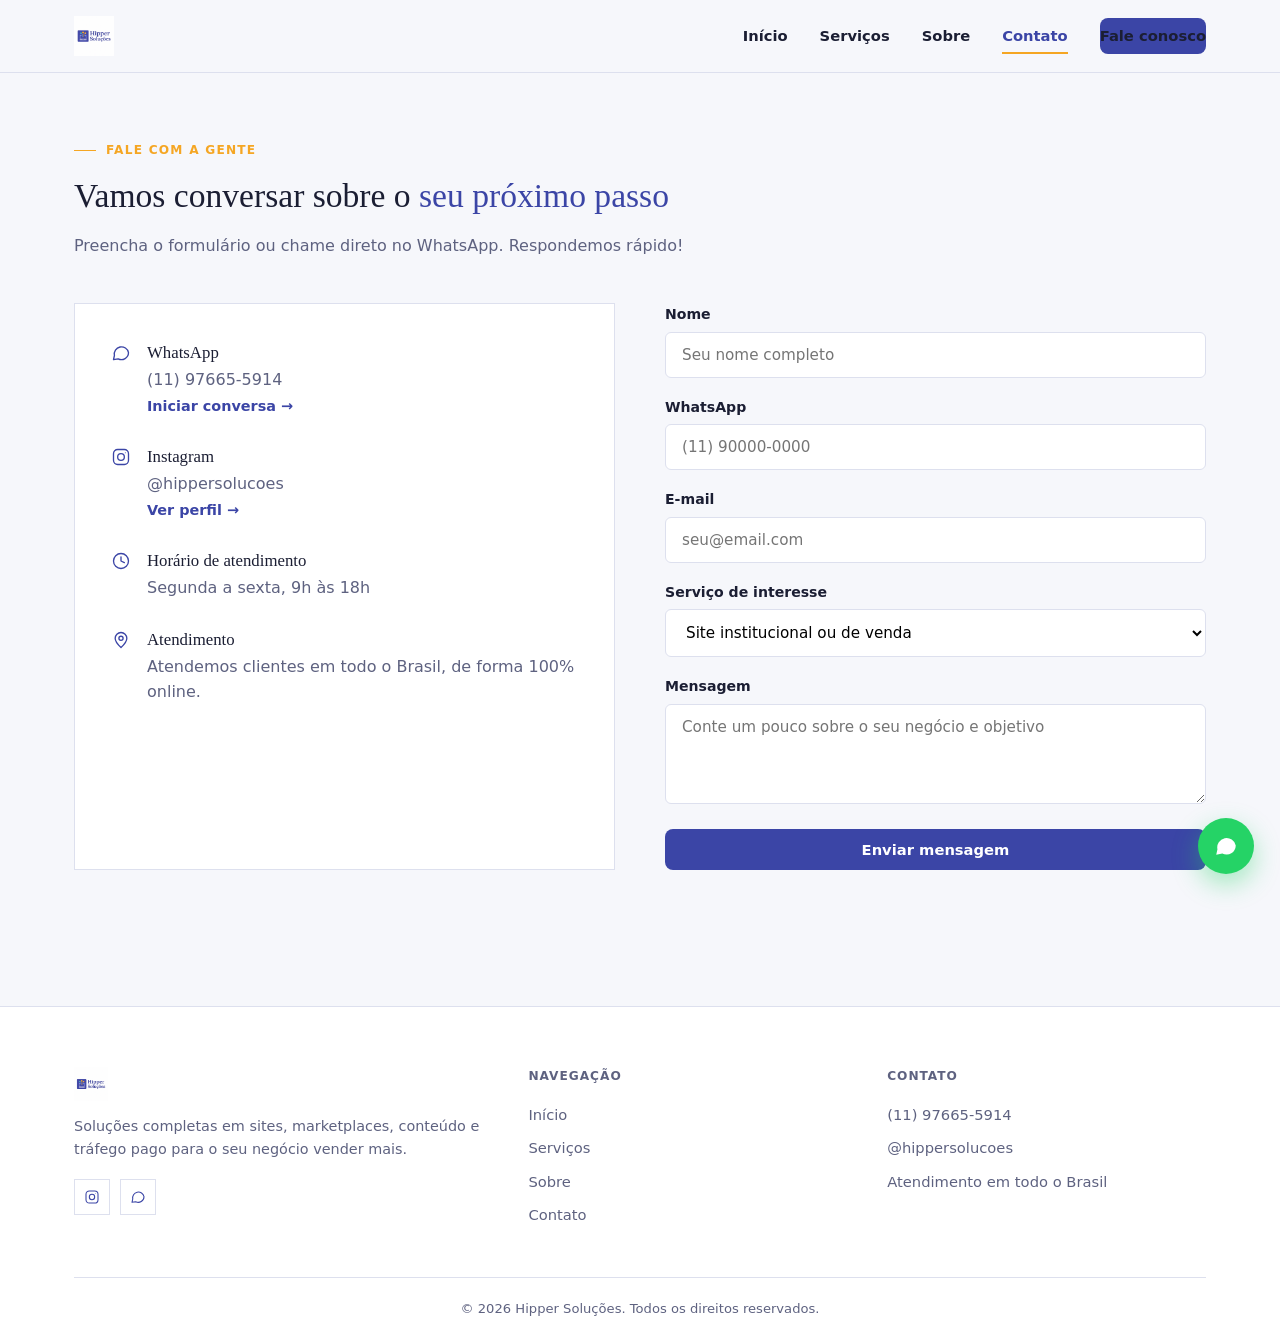
==== contato.html @ ef8ed189 "Redesign editorial claro + seção de clientes Aplica visual editorial (fundo claro, tipografia serifa" ====
<!DOCTYPE html>
<html lang="pt-BR">
<head>
<meta charset="UTF-8">
<meta name="viewport" content="width=device-width, initial-scale=1.0">
<title>Contato | Hipper Soluções</title>
<link rel="icon" href="assets/logo.png">
<link rel="stylesheet" href="css/style.css">
</head>
<body>

<header>
  <div class="container navbar">
    <a href="index.html" class="logo">
      <img src="assets/logo.png" alt="Hipper Soluções">
    </a>
    <nav class="nav-links">
      <a href="index.html">Início</a>
      <a href="servicos.html">Serviços</a>
      <a href="sobre.html">Sobre</a>
      <a href="contato.html" class="active">Contato</a>
      <a href="contato.html" class="btn btn-primary">Fale conosco</a>
    </nav>
    <button class="menu-toggle" aria-label="Abrir menu">
      <span></span><span></span><span></span>
    </button>
  </div>
</header>

<section style="padding-top:60px;">
  <div class="container">
    <div class="section-tag">Fale com a gente</div>
    <h1 class="section-title">Vamos conversar sobre o <span>seu próximo passo</span></h1>
    <p class="section-desc">Preencha o formulário ou chame direto no WhatsApp. Respondemos rápido!</p>

    <div class="contato-grid">
      <div class="contato-card">
        <div class="contato-info-item">
          <div class="dot">
            <svg width="20" height="20" viewBox="0 0 24 24" fill="none" stroke="currentColor" stroke-width="1.6" stroke-linecap="round" stroke-linejoin="round"><path d="M21 11.5a8.5 8.5 0 01-12.4 7.5L3 20l1.1-5A8.5 8.5 0 1121 11.5z"/></svg>
          </div>
          <div>
            <h3 style="font-family:var(--serif); font-weight:400; font-size:1.05rem;">WhatsApp</h3>
            <p style="color:var(--dim);">(11) 97665-5914</p>
            <a href="https://wa.me/5511976655914" target="_blank" style="color:var(--azul); font-weight:600; font-size:.9rem;">Iniciar conversa →</a>
          </div>
        </div>
        <div class="contato-info-item">
          <div class="dot">
            <svg width="20" height="20" viewBox="0 0 24 24" fill="none" stroke="currentColor" stroke-width="1.6" stroke-linecap="round" stroke-linejoin="round"><rect x="3" y="3" width="18" height="18" rx="5"/><circle cx="12" cy="12" r="4"/><circle cx="17.2" cy="6.8" r="0.6" fill="currentColor" stroke="none"/></svg>
          </div>
          <div>
            <h3 style="font-family:var(--serif); font-weight:400; font-size:1.05rem;">Instagram</h3>
            <p style="color:var(--dim);">@hippersolucoes</p>
            <a href="https://www.instagram.com/hippersolucoes/" target="_blank" style="color:var(--azul); font-weight:600; font-size:.9rem;">Ver perfil →</a>
          </div>
        </div>
        <div class="contato-info-item">
          <div class="dot">
            <svg width="20" height="20" viewBox="0 0 24 24" fill="none" stroke="currentColor" stroke-width="1.6" stroke-linecap="round" stroke-linejoin="round"><circle cx="12" cy="12" r="9"/><path d="M12 7v5l4 2"/></svg>
          </div>
          <div>
            <h3 style="font-family:var(--serif); font-weight:400; font-size:1.05rem;">Horário de atendimento</h3>
            <p style="color:var(--dim);">Segunda a sexta, 9h às 18h</p>
          </div>
        </div>
        <div class="contato-info-item">
          <div class="dot">
            <svg width="20" height="20" viewBox="0 0 24 24" fill="none" stroke="currentColor" stroke-width="1.6" stroke-linecap="round" stroke-linejoin="round"><path d="M12 21s-7-6.2-7-11a7 7 0 0114 0c0 4.8-7 11-7 11z"/><circle cx="12" cy="10" r="2.5"/></svg>
          </div>
          <div>
            <h3 style="font-family:var(--serif); font-weight:400; font-size:1.05rem;">Atendimento</h3>
            <p style="color:var(--dim);">Atendemos clientes em todo o Brasil, de forma 100% online.</p>
          </div>
        </div>
      </div>

      <div>
        <form class="contato-form">
          <div class="form-group">
            <label for="nome">Nome</label>
            <input type="text" id="nome" name="nome" placeholder="Seu nome completo" required>
          </div>
          <div class="form-group">
            <label for="whatsapp">WhatsApp</label>
            <input type="tel" id="whatsapp" name="whatsapp" placeholder="(11) 90000-0000" required>
          </div>
          <div class="form-group">
            <label for="email">E-mail</label>
            <input type="email" id="email" name="email" placeholder="seu@email.com">
          </div>
          <div class="form-group">
            <label for="servico">Serviço de interesse</label>
            <select id="servico" name="servico">
              <option>Site institucional ou de venda</option>
              <option>Criação de loja em marketplace</option>
              <option>Integração ERP (Bling, Tiny, Upseller)</option>
              <option>Landing page de alta conversão</option>
              <option>Alavancagem de conta em marketplace</option>
              <option>Videomaker / Storymaker / Edição</option>
              <option>Campanhas de tráfego pago</option>
              <option>CRM para WhatsApp</option>
              <option>Agente de IA para WhatsApp</option>
              <option>Outro</option>
            </select>
          </div>
          <div class="form-group">
            <label for="mensagem">Mensagem</label>
            <textarea id="mensagem" name="mensagem" rows="4" placeholder="Conte um pouco sobre o seu negócio e objetivo"></textarea>
          </div>
          <button type="submit" class="btn btn-primary" style="width:100%; justify-content:center;">Enviar mensagem</button>
        </form>
      </div>
    </div>
  </div>
</section>

<footer style="margin-top:60px;">
  <div class="container">
    <div class="footer-grid">
      <div>
        <div class="footer-logo">
          <img src="assets/logo.png" alt="Hipper Soluções">
        </div>
        <p>Soluções completas em sites, marketplaces, conteúdo e tráfego pago para o seu negócio vender mais.</p>
        <div class="social-row">
          <a href="https://www.instagram.com/hippersolucoes/" target="_blank" aria-label="Instagram">
            <svg width="16" height="16" viewBox="0 0 24 24" fill="none" stroke="currentColor" stroke-width="1.6" stroke-linecap="round" stroke-linejoin="round"><rect x="3" y="3" width="18" height="18" rx="5"/><circle cx="12" cy="12" r="4"/><circle cx="17.2" cy="6.8" r="0.6" fill="currentColor" stroke="none"/></svg>
          </a>
          <a href="https://wa.me/5511976655914" target="_blank" aria-label="WhatsApp">
            <svg width="16" height="16" viewBox="0 0 24 24" fill="none" stroke="currentColor" stroke-width="1.6" stroke-linecap="round" stroke-linejoin="round"><path d="M21 11.5a8.5 8.5 0 01-12.4 7.5L3 20l1.1-5A8.5 8.5 0 1121 11.5z"/></svg>
          </a>
        </div>
      </div>
      <div>
        <h4>Navegação</h4>
        <ul>
          <li><a href="index.html">Início</a></li>
          <li><a href="servicos.html">Serviços</a></li>
          <li><a href="sobre.html">Sobre</a></li>
          <li><a href="contato.html">Contato</a></li>
        </ul>
      </div>
      <div>
        <h4>Contato</h4>
        <ul>
          <li>(11) 97665-5914</li>
          <li>@hippersolucoes</li>
          <li>Atendimento em todo o Brasil</li>
        </ul>
      </div>
    </div>
    <div class="footer-bottom">
      © 2026 Hipper Soluções. Todos os direitos reservados.
    </div>
  </div>
</footer>

<a href="https://wa.me/5511976655914" target="_blank" class="whatsapp-float" aria-label="WhatsApp">
  <svg width="26" height="26" viewBox="0 0 24 24" fill="currentColor"><path d="M21 11.5a8.5 8.5 0 01-12.4 7.5L3 20l1.1-5A8.5 8.5 0 1121 11.5z"/></svg>
</a>
<script src="js/script.js"></script>
<script>
  document.querySelector('.contato-form').addEventListener('submit', function(e){
    e.preventDefault();
    const nome = document.getElementById('nome').value;
    const servico = document.getElementById('servico').value;
    const mensagem = document.getElementById('mensagem').value;
    const texto = encodeURIComponent(`Olá! Meu nome é ${nome}. Tenho interesse em: ${servico}. ${mensagem}`);
    window.open(`https://wa.me/5511976655914?text=${texto}`, '_blank');
  });
</script>
</body>
</html>
---- css/style.css ----
:root{
  --bg:#F6F7FB;
  --surface:#ffffff;
  --ink:#1B1E33;
  --dim:#5E6280;
  --azul:#3B45A6;
  --azul-deep:#242B72;
  --laranja:#F5A623;
  --turquesa:#1E9A94;
  --line:#DDE0EE;
  --sombra:0 16px 40px rgba(27,30,51,0.08);
  --serif:Georgia, 'Iowan Old Style', 'Times New Roman', serif;
  --sans:'Segoe UI', system-ui, -apple-system, sans-serif;
}

*{box-sizing:border-box; margin:0; padding:0;}

html{scroll-behavior:smooth; color-scheme:light;}

body{
  font-family:var(--sans);
  color:var(--ink);
  background:var(--bg);
  line-height:1.6;
  overflow-x:hidden;
}

img{max-width:100%; display:block;}
svg{display:block; flex-shrink:0;}

a{text-decoration:none; color:inherit;}

ul{list-style:none;}

.container{
  width:100%;
  max-width:1180px;
  margin:0 auto;
  padding:0 24px;
}

/* ===== Header ===== */
header{
  position:sticky;
  top:0;
  z-index:1000;
  background:rgba(246,247,251,0.92);
  backdrop-filter:blur(8px);
  border-bottom:1px solid var(--line);
}

.navbar{
  display:flex;
  align-items:center;
  justify-content:space-between;
  padding:16px 24px;
}

.logo{
  display:flex;
  align-items:center;
  gap:10px;
  font-family:var(--serif);
  font-weight:700;
  font-size:1.3rem;
  color:var(--azul);
}

.logo img{height:40px; width:auto;}

.nav-links{
  display:flex;
  gap:32px;
  align-items:center;
}

.nav-links a{
  font-weight:600;
  font-size:.92rem;
  color:var(--ink);
  position:relative;
  padding:6px 0;
  transition:color .2s;
}

.nav-links a:hover, .nav-links a.active{color:var(--azul);}

.nav-links a.active::after{
  content:"";
  position:absolute;
  left:0; bottom:0;
  width:100%; height:2px;
  background:var(--laranja);
}

.btn{
  display:inline-flex;
  align-items:center;
  gap:8px;
  padding:12px 26px;
  border-radius:8px;
  font-weight:700;
  font-size:.92rem;
  font-family:var(--sans);
  transition:transform .18s, box-shadow .18s, background .18s;
  cursor:pointer;
  border:none;
}

.btn-primary{
  background:var(--azul);
  color:#fff;
}

.btn-primary:hover{background:var(--azul-deep); transform:translateY(-1px);}

.btn-outline{
  background:transparent;
  border:1.5px solid var(--azul);
  color:var(--azul);
}

.btn-outline:hover{background:var(--azul); color:#fff;}

.menu-toggle{
  display:none;
  flex-direction:column;
  gap:5px;
  cursor:pointer;
  background:none;
  border:none;
}

.menu-toggle span{
  width:26px; height:2px;
  background:var(--azul);
}

/* ===== Hero ===== */
.hero{
  padding:80px 0 60px;
  border-bottom:1px solid var(--line);
}

.hero-grid{
  display:grid;
  grid-template-columns:1.3fr 0.7fr;
  gap:60px;
  align-items:end;
}

.eyebrow{
  display:inline-flex;
  align-items:center;
  gap:10px;
  font-size:.76rem;
  letter-spacing:.1em;
  text-transform:uppercase;
  color:var(--laranja);
  font-weight:700;
  margin-bottom:20px;
}

.eyebrow::before{content:""; width:22px; height:1px; background:var(--laranja);}

.hero h1{
  font-family:var(--serif);
  font-weight:400;
  font-size:clamp(2.2rem, 4.5vw, 3.4rem);
  line-height:1.1;
  letter-spacing:-.01em;
  text-wrap:balance;
  margin-bottom:22px;
}

.hero h1 span{
  border-bottom:3px solid var(--laranja);
  padding-bottom:2px;
}

.hero p{
  font-size:1.05rem;
  color:var(--dim);
  margin-bottom:30px;
  max-width:520px;
  line-height:1.7;
}

.hero-buttons{display:flex; gap:16px; flex-wrap:wrap;}

.hero-stat{border-top:1px solid var(--line); padding-top:16px;}
.hero-stat b{display:block; font-family:var(--serif); font-size:2.4rem; color:var(--azul); font-weight:400;}
.hero-stat span{font-size:.85rem; color:var(--dim);}

.mini-stats{display:grid; gap:20px;}

/* ===== Section generic ===== */
section{padding:76px 0;}

.section-tag{
  display:inline-flex;
  align-items:center;
  gap:10px;
  font-weight:700;
  font-size:.76rem;
  letter-spacing:.1em;
  text-transform:uppercase;
  color:var(--laranja);
  margin-bottom:16px;
}

.section-tag::before{content:""; width:22px; height:1px; background:var(--laranja);}

.section-title{
  font-family:var(--serif);
  font-weight:400;
  font-size:2.1rem;
  color:var(--ink);
  margin-bottom:16px;
  line-height:1.18;
}

.section-title span{color:var(--azul);}

.section-desc{
  color:var(--dim);
  max-width:640px;
  margin-bottom:44px;
  line-height:1.7;
}

.center{text-align:center; margin-left:auto; margin-right:auto;}

/* ===== Cards / índice de serviços ===== */
.grid-3{
  display:grid;
  grid-template-columns:repeat(3, 1fr);
  border-top:1px solid var(--line);
  border-left:1px solid var(--line);
}

.grid-2{
  display:grid;
  grid-template-columns:repeat(2, 1fr);
  gap:26px;
}

.card{
  background:var(--surface);
  border-right:1px solid var(--line);
  border-bottom:1px solid var(--line);
  padding:34px 28px;
  transition:background .2s;
}

.card:hover{background:#fbfbfd;}

.card-icon{
  width:40px; height:40px;
  display:flex; align-items:center; justify-content:center;
  margin-bottom:20px;
}

.icon-azul{color:var(--azul);}
.icon-laranja{color:var(--laranja);}
.icon-turquesa{color:var(--turquesa);}

.card h3{font-family:var(--serif); font-weight:400; font-size:1.2rem; margin-bottom:10px; color:var(--ink);}
.card p{color:var(--dim); font-size:.92rem; line-height:1.6;}

/* ===== Sobre / Quem somos ===== */
.about-grid{
  display:grid;
  grid-template-columns:0.85fr 1.15fr;
  gap:60px;
  align-items:center;
}

.about-visual{
  background:var(--surface);
  border:1px solid var(--line);
  padding:60px 40px;
  text-align:center;
}

.about-visual img{margin:0 auto; max-width:220px;}

.valores{
  display:grid;
  grid-template-columns:1fr 1fr;
  gap:0;
  margin-top:30px;
  border-top:1px solid var(--line);
  border-left:1px solid var(--line);
}

.valor-item{
  display:flex;
  gap:14px;
  align-items:flex-start;
  padding:22px;
  border-right:1px solid var(--line);
  border-bottom:1px solid var(--line);
}

.valor-item .dot{
  min-width:22px; height:22px;
  color:var(--azul);
  display:flex; align-items:center; justify-content:center;
  margin-top:2px;
}

/* ===== Nossos clientes ===== */
.clientes-strip{
  display:flex;
  justify-content:center;
  align-items:center;
  flex-wrap:wrap;
  gap:0;
  border-top:1px solid var(--line);
  border-left:1px solid var(--line);
}

.cliente-nome{
  flex:1;
  min-width:220px;
  text-align:center;
  padding:36px 24px;
  border-right:1px solid var(--line);
  border-bottom:1px solid var(--line);
  font-family:var(--serif);
  font-size:1.3rem;
  color:var(--ink);
  letter-spacing:.01em;
}

/* ===== CTA banda ===== */
.cta-banda{
  background:var(--ink);
  color:#fff;
  padding:56px 48px;
  display:flex;
  justify-content:space-between;
  align-items:center;
  gap:30px;
  flex-wrap:wrap;
}

.cta-banda h2{font-family:var(--serif); font-weight:400; font-size:1.7rem; margin-bottom:10px;}
.cta-banda p{color:#B7BAD6; max-width:420px;}
.cta-banda-text{flex:1; min-width:260px;}

/* ===== Footer ===== */
footer{
  background:var(--surface);
  color:var(--ink);
  padding:60px 0 24px;
  border-top:1px solid var(--line);
}

.footer-grid{
  display:grid;
  grid-template-columns:1.3fr 1fr 1fr;
  gap:40px;
  margin-bottom:40px;
}

.footer-logo{display:flex; align-items:center; gap:10px; margin-bottom:14px;}
.footer-logo img{height:34px;}
.footer-logo span{font-family:var(--serif); font-weight:700; font-size:1.15rem; color:var(--ink);}

footer h4{
  font-size:.76rem; letter-spacing:.08em; text-transform:uppercase;
  color:var(--dim); margin-bottom:16px; font-weight:700;
}

footer p{color:var(--dim); font-size:.9rem;}

footer ul li{margin-bottom:10px; font-size:.92rem; color:var(--dim);}
footer ul li a:hover{color:var(--azul);}

.social-row{display:flex; gap:10px; margin-top:18px;}
.social-row a{
  width:36px; height:36px;
  border:1px solid var(--line);
  display:flex; align-items:center; justify-content:center;
  color:var(--azul);
  transition:background .2s, color .2s;
}
.social-row a:hover{background:var(--azul); color:#fff; border-color:var(--azul);}

.footer-bottom{
  border-top:1px solid var(--line);
  padding-top:20px;
  text-align:center;
  font-size:.82rem;
  color:var(--dim);
}

/* ===== WhatsApp flutuante ===== */
.whatsapp-float{
  position:fixed;
  bottom:26px; right:26px;
  width:56px; height:56px;
  background:#25D366;
  border-radius:50%;
  display:flex; align-items:center; justify-content:center;
  box-shadow:0 10px 26px rgba(37,211,102,0.4);
  z-index:1500;
  color:#fff;
}

/* ===== Página de contato ===== */
.contato-grid{
  display:grid;
  grid-template-columns:1fr 1fr;
  gap:50px;
}

.contato-card{
  background:var(--surface);
  border:1px solid var(--line);
  padding:36px;
}

.contato-info-item{
  display:flex;
  gap:16px;
  align-items:flex-start;
  margin-bottom:26px;
}

.contato-info-item .dot{
  min-width:20px; height:20px;
  color:var(--azul);
  margin-top:3px;
}

.form-group{margin-bottom:18px;}
.form-group label{display:block; font-weight:600; margin-bottom:6px; font-size:.88rem;}
.form-group input, .form-group textarea, .form-group select{
  width:100%;
  padding:13px 16px;
  border-radius:6px;
  border:1px solid var(--line);
  font-family:inherit;
  font-size:.95rem;
  background:#fff;
}
.form-group input:focus, .form-group textarea:focus, .form-group select:focus{
  outline:none;
  border-color:var(--azul);
}

/* ===== Página inicial: processo ===== */
.processo{
  display:grid; grid-template-columns:repeat(4,1fr);
  border-top:1px solid var(--line); border-left:1px solid var(--line);
}
.processo-item{
  padding:26px 24px;
  border-right:1px solid var(--line);
  border-bottom:1px solid var(--line);
}
.processo-num{
  font-family:var(--serif);
  font-size:1.6rem;
  color:var(--azul);
  margin-bottom:12px;
}
.processo-item h3{font-size:1.02rem; margin-bottom:6px; font-weight:700;}

/* ===== Responsivo ===== */
@media (max-width:960px){
  .hero-grid, .about-grid, .contato-grid{grid-template-columns:1fr;}
  .grid-3, .grid-2, .footer-grid, .processo{grid-template-columns:1fr 1fr;}
  .nav-links{
    position:fixed;
    top:73px; left:0; right:0;
    background:var(--bg);
    flex-direction:column;
    padding:24px;
    gap:18px;
    border-bottom:1px solid var(--line);
    transform:translateY(-150%);
    transition:transform .3s;
  }
  .nav-links.open{transform:translateY(0);}
  .menu-toggle{display:flex;}
}

@media (max-width:600px){
  .grid-3, .grid-2, .footer-grid, .processo, .valores{grid-template-columns:1fr;}
  .hero h1{font-size:2rem;}
  .cta-banda{padding:40px 26px;}
}
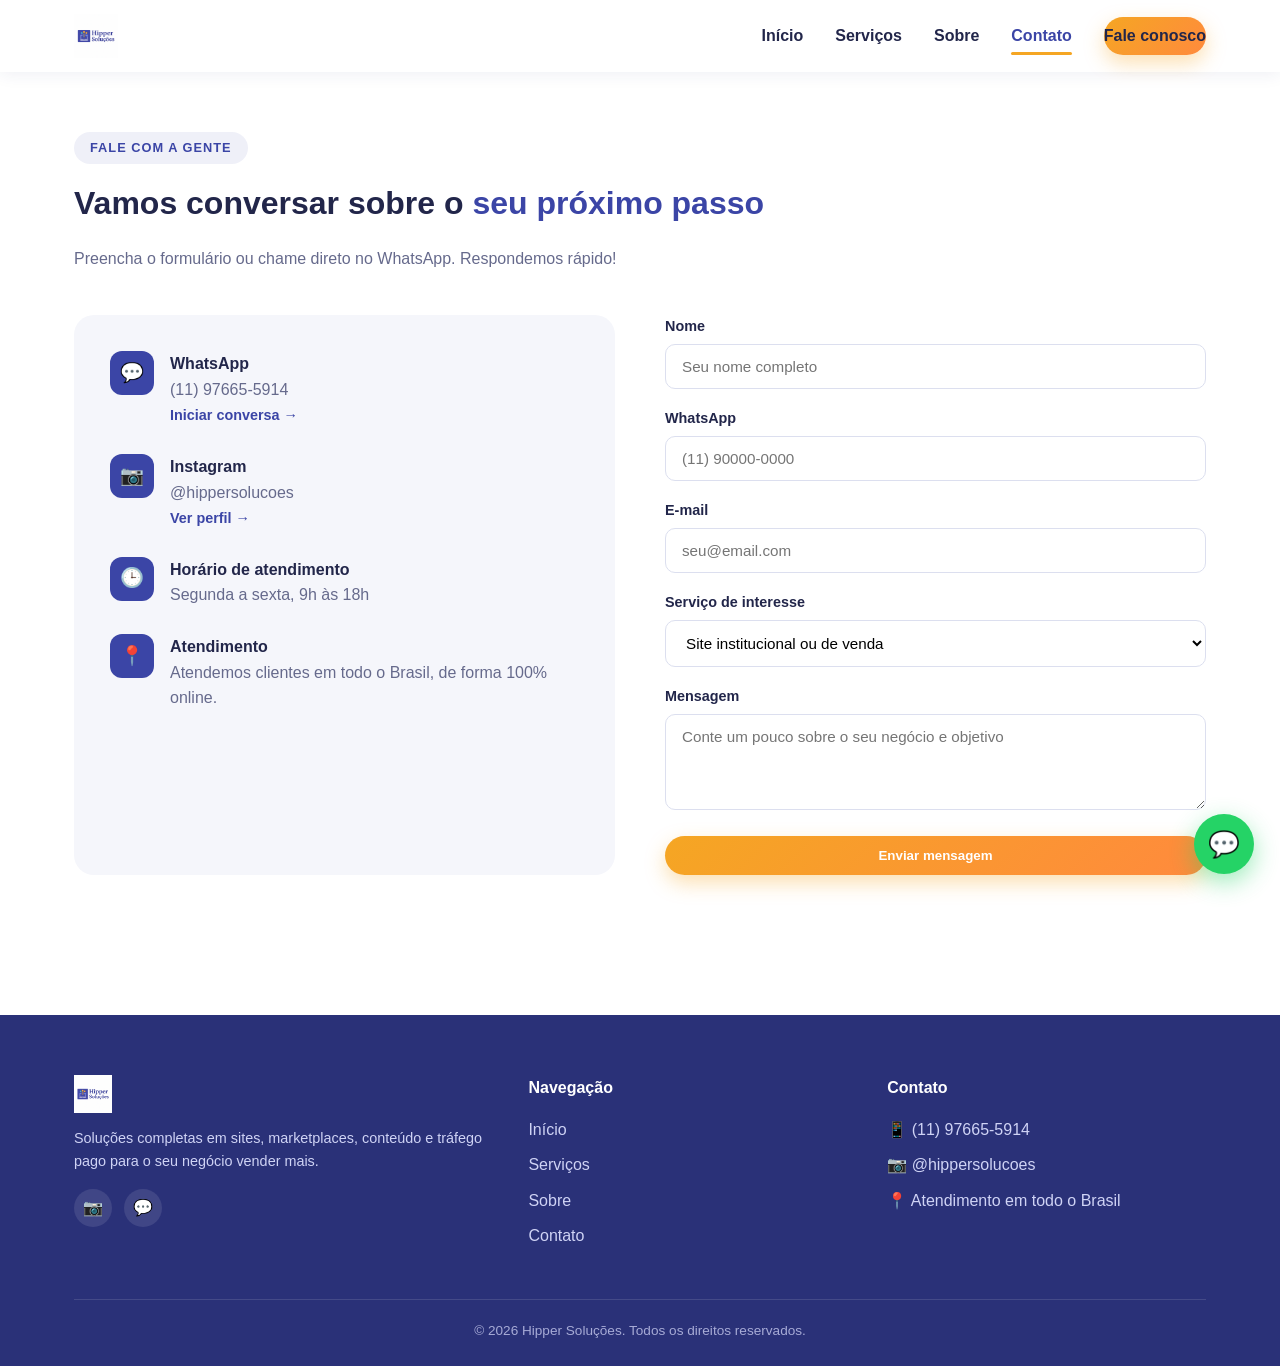
==== commit bf6e6826: "Volta ao design original e adiciona seção de clientes Reverte para o visual azul/gradiente original " ====
--- a/contato.html
+++ b/contato.html
@@ -36,41 +36,33 @@
     <div class="contato-grid">
       <div class="contato-card">
         <div class="contato-info-item">
-          <div class="dot">
-            <svg width="20" height="20" viewBox="0 0 24 24" fill="none" stroke="currentColor" stroke-width="1.6" stroke-linecap="round" stroke-linejoin="round"><path d="M21 11.5a8.5 8.5 0 01-12.4 7.5L3 20l1.1-5A8.5 8.5 0 1121 11.5z"/></svg>
-          </div>
+          <div class="dot">💬</div>
           <div>
-            <h3 style="font-family:var(--serif); font-weight:400; font-size:1.05rem;">WhatsApp</h3>
-            <p style="color:var(--dim);">(11) 97665-5914</p>
-            <a href="https://wa.me/5511976655914" target="_blank" style="color:var(--azul); font-weight:600; font-size:.9rem;">Iniciar conversa →</a>
+            <h3 style="font-size:1rem;">WhatsApp</h3>
+            <p style="color:var(--texto-claro);">(11) 97665-5914</p>
+            <a href="https://wa.me/5511976655914" target="_blank" style="color:var(--azul-royal); font-weight:600; font-size:.9rem;">Iniciar conversa →</a>
           </div>
         </div>
         <div class="contato-info-item">
-          <div class="dot">
-            <svg width="20" height="20" viewBox="0 0 24 24" fill="none" stroke="currentColor" stroke-width="1.6" stroke-linecap="round" stroke-linejoin="round"><rect x="3" y="3" width="18" height="18" rx="5"/><circle cx="12" cy="12" r="4"/><circle cx="17.2" cy="6.8" r="0.6" fill="currentColor" stroke="none"/></svg>
-          </div>
+          <div class="dot">📷</div>
           <div>
-            <h3 style="font-family:var(--serif); font-weight:400; font-size:1.05rem;">Instagram</h3>
-            <p style="color:var(--dim);">@hippersolucoes</p>
-            <a href="https://www.instagram.com/hippersolucoes/" target="_blank" style="color:var(--azul); font-weight:600; font-size:.9rem;">Ver perfil →</a>
+            <h3 style="font-size:1rem;">Instagram</h3>
+            <p style="color:var(--texto-claro);">@hippersolucoes</p>
+            <a href="https://www.instagram.com/hippersolucoes/" target="_blank" style="color:var(--azul-royal); font-weight:600; font-size:.9rem;">Ver perfil →</a>
           </div>
         </div>
         <div class="contato-info-item">
-          <div class="dot">
-            <svg width="20" height="20" viewBox="0 0 24 24" fill="none" stroke="currentColor" stroke-width="1.6" stroke-linecap="round" stroke-linejoin="round"><circle cx="12" cy="12" r="9"/><path d="M12 7v5l4 2"/></svg>
-          </div>
+          <div class="dot">🕒</div>
           <div>
-            <h3 style="font-family:var(--serif); font-weight:400; font-size:1.05rem;">Horário de atendimento</h3>
-            <p style="color:var(--dim);">Segunda a sexta, 9h às 18h</p>
+            <h3 style="font-size:1rem;">Horário de atendimento</h3>
+            <p style="color:var(--texto-claro);">Segunda a sexta, 9h às 18h</p>
           </div>
         </div>
         <div class="contato-info-item">
-          <div class="dot">
-            <svg width="20" height="20" viewBox="0 0 24 24" fill="none" stroke="currentColor" stroke-width="1.6" stroke-linecap="round" stroke-linejoin="round"><path d="M12 21s-7-6.2-7-11a7 7 0 0114 0c0 4.8-7 11-7 11z"/><circle cx="12" cy="10" r="2.5"/></svg>
-          </div>
+          <div class="dot">📍</div>
           <div>
-            <h3 style="font-family:var(--serif); font-weight:400; font-size:1.05rem;">Atendimento</h3>
-            <p style="color:var(--dim);">Atendemos clientes em todo o Brasil, de forma 100% online.</p>
+            <h3 style="font-size:1rem;">Atendimento</h3>
+            <p style="color:var(--texto-claro);">Atendemos clientes em todo o Brasil, de forma 100% online.</p>
           </div>
         </div>
       </div>
@@ -108,7 +100,7 @@
             <label for="mensagem">Mensagem</label>
             <textarea id="mensagem" name="mensagem" rows="4" placeholder="Conte um pouco sobre o seu negócio e objetivo"></textarea>
           </div>
-          <button type="submit" class="btn btn-primary" style="width:100%; justify-content:center;">Enviar mensagem</button>
+          <button type="submit" class="btn btn-primary" style="width:100%;">Enviar mensagem</button>
         </form>
       </div>
     </div>
@@ -122,14 +114,10 @@
         <div class="footer-logo">
           <img src="assets/logo.png" alt="Hipper Soluções">
         </div>
-        <p>Soluções completas em sites, marketplaces, conteúdo e tráfego pago para o seu negócio vender mais.</p>
+        <p style="font-size:.9rem;">Soluções completas em sites, marketplaces, conteúdo e tráfego pago para o seu negócio vender mais.</p>
         <div class="social-row">
-          <a href="https://www.instagram.com/hippersolucoes/" target="_blank" aria-label="Instagram">
-            <svg width="16" height="16" viewBox="0 0 24 24" fill="none" stroke="currentColor" stroke-width="1.6" stroke-linecap="round" stroke-linejoin="round"><rect x="3" y="3" width="18" height="18" rx="5"/><circle cx="12" cy="12" r="4"/><circle cx="17.2" cy="6.8" r="0.6" fill="currentColor" stroke="none"/></svg>
-          </a>
-          <a href="https://wa.me/5511976655914" target="_blank" aria-label="WhatsApp">
-            <svg width="16" height="16" viewBox="0 0 24 24" fill="none" stroke="currentColor" stroke-width="1.6" stroke-linecap="round" stroke-linejoin="round"><path d="M21 11.5a8.5 8.5 0 01-12.4 7.5L3 20l1.1-5A8.5 8.5 0 1121 11.5z"/></svg>
-          </a>
+          <a href="https://www.instagram.com/hippersolucoes/" target="_blank" aria-label="Instagram">📷</a>
+          <a href="https://wa.me/5511976655914" target="_blank" aria-label="WhatsApp">💬</a>
         </div>
       </div>
       <div>
@@ -144,9 +132,9 @@
       <div>
         <h4>Contato</h4>
         <ul>
-          <li>(11) 97665-5914</li>
-          <li>@hippersolucoes</li>
-          <li>Atendimento em todo o Brasil</li>
+          <li>📱 (11) 97665-5914</li>
+          <li>📷 @hippersolucoes</li>
+          <li>📍 Atendimento em todo o Brasil</li>
         </ul>
       </div>
     </div>
@@ -156,9 +144,7 @@
   </div>
 </footer>
 
-<a href="https://wa.me/5511976655914" target="_blank" class="whatsapp-float" aria-label="WhatsApp">
-  <svg width="26" height="26" viewBox="0 0 24 24" fill="currentColor"><path d="M21 11.5a8.5 8.5 0 01-12.4 7.5L3 20l1.1-5A8.5 8.5 0 1121 11.5z"/></svg>
-</a>
+<a href="https://wa.me/5511976655914" target="_blank" class="whatsapp-float" aria-label="WhatsApp">💬</a>
 <script src="js/script.js"></script>
 <script>
   document.querySelector('.contato-form').addEventListener('submit', function(e){
--- a/css/style.css
+++ b/css/style.css
@@ -1,32 +1,29 @@
 :root{
-  --bg:#F6F7FB;
-  --surface:#ffffff;
-  --ink:#1B1E33;
-  --dim:#5E6280;
-  --azul:#3B45A6;
-  --azul-deep:#242B72;
+  --azul-royal:#3B45A6;
+  --azul-escuro:#2A3178;
+  --azul-claro:#5B8DEF;
   --laranja:#F5A623;
-  --turquesa:#1E9A94;
-  --line:#DDE0EE;
-  --sombra:0 16px 40px rgba(27,30,51,0.08);
-  --serif:Georgia, 'Iowan Old Style', 'Times New Roman', serif;
-  --sans:'Segoe UI', system-ui, -apple-system, sans-serif;
+  --turquesa:#2DBDB6;
+  --texto:#22264a;
+  --texto-claro:#666a8c;
+  --branco:#ffffff;
+  --fundo-suave:#f5f6fb;
+  --sombra:0 10px 30px rgba(43,49,120,0.12);
 }
 
 *{box-sizing:border-box; margin:0; padding:0;}
 
-html{scroll-behavior:smooth; color-scheme:light;}
+html{scroll-behavior:smooth;}
 
 body{
-  font-family:var(--sans);
-  color:var(--ink);
-  background:var(--bg);
+  font-family:'Segoe UI', Arial, sans-serif;
+  color:var(--texto);
+  background:var(--branco);
   line-height:1.6;
   overflow-x:hidden;
 }
 
 img{max-width:100%; display:block;}
-svg{display:block; flex-shrink:0;}
 
 a{text-decoration:none; color:inherit;}
 
@@ -44,29 +41,28 @@
   position:sticky;
   top:0;
   z-index:1000;
-  background:rgba(246,247,251,0.92);
-  backdrop-filter:blur(8px);
-  border-bottom:1px solid var(--line);
+  background:rgba(255,255,255,0.96);
+  backdrop-filter:blur(6px);
+  box-shadow:0 2px 16px rgba(43,49,120,0.08);
 }
 
 .navbar{
   display:flex;
   align-items:center;
   justify-content:space-between;
-  padding:16px 24px;
+  padding:14px 24px;
 }
 
 .logo{
   display:flex;
   align-items:center;
   gap:10px;
-  font-family:var(--serif);
   font-weight:700;
   font-size:1.3rem;
-  color:var(--azul);
-}
-
-.logo img{height:40px; width:auto;}
+  color:var(--azul-royal);
+}
+
+.logo img{height:44px; width:auto;}
 
 .nav-links{
   display:flex;
@@ -76,51 +72,48 @@
 
 .nav-links a{
   font-weight:600;
-  font-size:.92rem;
-  color:var(--ink);
+  color:var(--texto);
   position:relative;
   padding:6px 0;
   transition:color .2s;
 }
 
-.nav-links a:hover, .nav-links a.active{color:var(--azul);}
+.nav-links a:hover, .nav-links a.active{color:var(--azul-royal);}
 
 .nav-links a.active::after{
   content:"";
   position:absolute;
   left:0; bottom:0;
-  width:100%; height:2px;
+  width:100%; height:3px;
   background:var(--laranja);
+  border-radius:2px;
 }
 
 .btn{
-  display:inline-flex;
-  align-items:center;
-  gap:8px;
+  display:inline-block;
   padding:12px 26px;
-  border-radius:8px;
+  border-radius:50px;
   font-weight:700;
-  font-size:.92rem;
-  font-family:var(--sans);
-  transition:transform .18s, box-shadow .18s, background .18s;
+  transition:transform .2s, box-shadow .2s;
   cursor:pointer;
   border:none;
 }
 
 .btn-primary{
-  background:var(--azul);
-  color:#fff;
-}
-
-.btn-primary:hover{background:var(--azul-deep); transform:translateY(-1px);}
+  background:linear-gradient(135deg, var(--laranja), #ff8a3d);
+  color:#fff;
+  box-shadow:0 8px 20px rgba(245,166,35,0.35);
+}
+
+.btn-primary:hover{transform:translateY(-2px); box-shadow:0 12px 26px rgba(245,166,35,0.45);}
 
 .btn-outline{
   background:transparent;
-  border:1.5px solid var(--azul);
-  color:var(--azul);
-}
-
-.btn-outline:hover{background:var(--azul); color:#fff;}
+  border:2px solid var(--azul-royal);
+  color:var(--azul-royal);
+}
+
+.btn-outline:hover{background:var(--azul-royal); color:#fff;}
 
 .menu-toggle{
   display:none;
@@ -132,111 +125,123 @@
 }
 
 .menu-toggle span{
-  width:26px; height:2px;
-  background:var(--azul);
+  width:26px; height:3px;
+  background:var(--azul-royal);
+  border-radius:3px;
 }
 
 /* ===== Hero ===== */
 .hero{
-  padding:80px 0 60px;
-  border-bottom:1px solid var(--line);
+  background:linear-gradient(135deg, var(--azul-escuro) 0%, var(--azul-royal) 55%, var(--azul-claro) 100%);
+  color:#fff;
+  padding:90px 0 110px;
+  position:relative;
+  overflow:hidden;
+}
+
+.hero::before{
+  content:"";
+  position:absolute;
+  width:500px; height:500px;
+  background:radial-gradient(circle, rgba(245,166,35,0.25), transparent 70%);
+  top:-150px; right:-150px;
+  border-radius:50%;
+}
+
+.hero::after{
+  content:"";
+  position:absolute;
+  width:400px; height:400px;
+  background:radial-gradient(circle, rgba(45,189,182,0.2), transparent 70%);
+  bottom:-180px; left:-100px;
+  border-radius:50%;
 }
 
 .hero-grid{
   display:grid;
-  grid-template-columns:1.3fr 0.7fr;
-  gap:60px;
-  align-items:end;
-}
-
-.eyebrow{
-  display:inline-flex;
+  grid-template-columns:1.1fr 0.9fr;
+  gap:50px;
   align-items:center;
-  gap:10px;
-  font-size:.76rem;
-  letter-spacing:.1em;
-  text-transform:uppercase;
-  color:var(--laranja);
-  font-weight:700;
+  position:relative;
+  z-index:2;
+}
+
+.hero h1{
+  font-size:2.7rem;
+  line-height:1.2;
   margin-bottom:20px;
 }
 
-.eyebrow::before{content:""; width:22px; height:1px; background:var(--laranja);}
-
-.hero h1{
-  font-family:var(--serif);
-  font-weight:400;
-  font-size:clamp(2.2rem, 4.5vw, 3.4rem);
-  line-height:1.1;
-  letter-spacing:-.01em;
-  text-wrap:balance;
-  margin-bottom:22px;
-}
-
-.hero h1 span{
-  border-bottom:3px solid var(--laranja);
-  padding-bottom:2px;
-}
+.hero h1 span{color:var(--laranja);}
 
 .hero p{
-  font-size:1.05rem;
-  color:var(--dim);
+  font-size:1.1rem;
+  color:#dfe3ff;
   margin-bottom:30px;
   max-width:520px;
-  line-height:1.7;
 }
 
 .hero-buttons{display:flex; gap:16px; flex-wrap:wrap;}
 
-.hero-stat{border-top:1px solid var(--line); padding-top:16px;}
-.hero-stat b{display:block; font-family:var(--serif); font-size:2.4rem; color:var(--azul); font-weight:400;}
-.hero-stat span{font-size:.85rem; color:var(--dim);}
-
-.mini-stats{display:grid; gap:20px;}
+.hero-card{
+  background:#fff;
+  border-radius:20px;
+  padding:30px;
+  box-shadow:var(--sombra);
+  color:var(--texto);
+}
+
+.hero-card h3{color:var(--azul-royal); margin-bottom:14px; font-size:1.1rem;}
+
+.mini-stats{display:grid; grid-template-columns:1fr 1fr; gap:16px; margin-top:16px;}
+
+.mini-stat{
+  background:var(--fundo-suave);
+  border-radius:12px;
+  padding:14px;
+  text-align:center;
+}
+
+.mini-stat b{display:block; font-size:1.5rem; color:var(--azul-royal);}
+.mini-stat span{font-size:.8rem; color:var(--texto-claro);}
 
 /* ===== Section generic ===== */
-section{padding:76px 0;}
+section{padding:80px 0;}
 
 .section-tag{
-  display:inline-flex;
-  align-items:center;
-  gap:10px;
+  display:inline-block;
+  background:rgba(59,69,166,0.08);
+  color:var(--azul-royal);
   font-weight:700;
-  font-size:.76rem;
-  letter-spacing:.1em;
+  font-size:.8rem;
+  letter-spacing:1px;
   text-transform:uppercase;
-  color:var(--laranja);
+  padding:6px 16px;
+  border-radius:50px;
+  margin-bottom:14px;
+}
+
+.section-title{
+  font-size:2rem;
+  color:var(--texto);
   margin-bottom:16px;
 }
 
-.section-tag::before{content:""; width:22px; height:1px; background:var(--laranja);}
-
-.section-title{
-  font-family:var(--serif);
-  font-weight:400;
-  font-size:2.1rem;
-  color:var(--ink);
-  margin-bottom:16px;
-  line-height:1.18;
-}
-
-.section-title span{color:var(--azul);}
+.section-title span{color:var(--azul-royal);}
 
 .section-desc{
-  color:var(--dim);
+  color:var(--texto-claro);
   max-width:640px;
   margin-bottom:44px;
-  line-height:1.7;
 }
 
 .center{text-align:center; margin-left:auto; margin-right:auto;}
 
-/* ===== Cards / índice de serviços ===== */
+/* ===== Cards de serviço ===== */
 .grid-3{
   display:grid;
   grid-template-columns:repeat(3, 1fr);
-  border-top:1px solid var(--line);
-  border-left:1px solid var(--line);
+  gap:26px;
 }
 
 .grid-2{
@@ -246,116 +251,140 @@
 }
 
 .card{
-  background:var(--surface);
-  border-right:1px solid var(--line);
-  border-bottom:1px solid var(--line);
-  padding:34px 28px;
-  transition:background .2s;
-}
-
-.card:hover{background:#fbfbfd;}
+  background:#fff;
+  border:1px solid #ececf7;
+  border-radius:18px;
+  padding:32px 26px;
+  box-shadow:0 4px 18px rgba(43,49,120,0.06);
+  transition:transform .25s, box-shadow .25s;
+}
+
+.card:hover{
+  transform:translateY(-6px);
+  box-shadow:var(--sombra);
+}
 
 .card-icon{
-  width:40px; height:40px;
+  width:56px; height:56px;
+  border-radius:14px;
   display:flex; align-items:center; justify-content:center;
-  margin-bottom:20px;
-}
-
-.icon-azul{color:var(--azul);}
-.icon-laranja{color:var(--laranja);}
-.icon-turquesa{color:var(--turquesa);}
-
-.card h3{font-family:var(--serif); font-weight:400; font-size:1.2rem; margin-bottom:10px; color:var(--ink);}
-.card p{color:var(--dim); font-size:.92rem; line-height:1.6;}
+  font-size:1.5rem;
+  margin-bottom:18px;
+  color:#fff;
+}
+
+.bg-azul{background:linear-gradient(135deg, var(--azul-royal), var(--azul-claro));}
+.bg-laranja{background:linear-gradient(135deg, var(--laranja), #ff8a3d);}
+.bg-turquesa{background:linear-gradient(135deg, var(--turquesa), #1e9a94);}
+
+.card h3{font-size:1.15rem; margin-bottom:10px; color:var(--texto);}
+.card p{color:var(--texto-claro); font-size:.95rem;}
 
 /* ===== Sobre / Quem somos ===== */
 .about-grid{
   display:grid;
-  grid-template-columns:0.85fr 1.15fr;
+  grid-template-columns:0.9fr 1.1fr;
   gap:60px;
   align-items:center;
 }
 
 .about-visual{
-  background:var(--surface);
-  border:1px solid var(--line);
-  padding:60px 40px;
+  background:linear-gradient(135deg, var(--fundo-suave), #eef0fb);
+  border-radius:24px;
+  padding:50px;
   text-align:center;
-}
-
-.about-visual img{margin:0 auto; max-width:220px;}
+  box-shadow:var(--sombra);
+}
+
+.about-visual img{margin:0 auto; max-width:260px;}
 
 .valores{
   display:grid;
   grid-template-columns:1fr 1fr;
-  gap:0;
+  gap:18px;
   margin-top:30px;
-  border-top:1px solid var(--line);
-  border-left:1px solid var(--line);
 }
 
 .valor-item{
   display:flex;
   gap:14px;
   align-items:flex-start;
-  padding:22px;
-  border-right:1px solid var(--line);
-  border-bottom:1px solid var(--line);
+  background:var(--fundo-suave);
+  padding:18px;
+  border-radius:14px;
 }
 
 .valor-item .dot{
-  min-width:22px; height:22px;
-  color:var(--azul);
+  min-width:34px; height:34px;
+  border-radius:50%;
+  background:var(--azul-royal);
+  color:#fff;
   display:flex; align-items:center; justify-content:center;
-  margin-top:2px;
+  font-weight:700;
 }
 
 /* ===== Nossos clientes ===== */
-.clientes-strip{
-  display:flex;
+.clientes-section{padding-bottom:70px;}
+
+.clientes-marquee{
+  overflow:hidden;
+  -webkit-mask-image:linear-gradient(90deg, transparent, #000 8%, #000 92%, transparent);
+  mask-image:linear-gradient(90deg, transparent, #000 8%, #000 92%, transparent);
+}
+
+.clientes-track{
+  display:flex;
+  gap:28px;
+  width:max-content;
+  animation:clientes-scroll 22s linear infinite;
+}
+
+.clientes-marquee:hover .clientes-track{animation-play-state:paused;}
+
+.cliente-logo{
+  min-width:190px;
+  width:190px;
+  height:260px;
+  background:#fff;
+  border:1px solid #ececf7;
+  border-radius:16px;
+  box-shadow:0 4px 18px rgba(43,49,120,0.06);
+  display:flex;
+  align-items:center;
   justify-content:center;
-  align-items:center;
-  flex-wrap:wrap;
-  gap:0;
-  border-top:1px solid var(--line);
-  border-left:1px solid var(--line);
-}
-
-.cliente-nome{
-  flex:1;
-  min-width:220px;
+  padding:24px;
   text-align:center;
-  padding:36px 24px;
-  border-right:1px solid var(--line);
-  border-bottom:1px solid var(--line);
-  font-family:var(--serif);
-  font-size:1.3rem;
-  color:var(--ink);
-  letter-spacing:.01em;
+}
+
+.cliente-logo img{max-height:100%; max-width:100%; object-fit:contain;}
+
+@keyframes clientes-scroll{
+  from{transform:translateX(0);}
+  to{transform:translateX(-50%);}
+}
+
+@media (max-width:600px){
+  .cliente-logo{min-width:150px; width:150px; height:200px;}
 }
 
 /* ===== CTA banda ===== */
 .cta-banda{
-  background:var(--ink);
-  color:#fff;
-  padding:56px 48px;
-  display:flex;
-  justify-content:space-between;
-  align-items:center;
-  gap:30px;
-  flex-wrap:wrap;
-}
-
-.cta-banda h2{font-family:var(--serif); font-weight:400; font-size:1.7rem; margin-bottom:10px;}
-.cta-banda p{color:#B7BAD6; max-width:420px;}
-.cta-banda-text{flex:1; min-width:260px;}
+  background:linear-gradient(135deg, var(--azul-royal), var(--azul-escuro));
+  color:#fff;
+  text-align:center;
+  border-radius:24px;
+  padding:60px 40px;
+  margin:0 24px;
+}
+
+.cta-banda h2{font-size:1.8rem; margin-bottom:14px;}
+.cta-banda p{color:#dfe3ff; margin-bottom:28px;}
 
 /* ===== Footer ===== */
 footer{
-  background:var(--surface);
-  color:var(--ink);
+  background:var(--azul-escuro);
+  color:#cfd3f5;
   padding:60px 0 24px;
-  border-top:1px solid var(--line);
 }
 
 .footer-grid{
@@ -366,48 +395,51 @@
 }
 
 .footer-logo{display:flex; align-items:center; gap:10px; margin-bottom:14px;}
-.footer-logo img{height:34px;}
-.footer-logo span{font-family:var(--serif); font-weight:700; font-size:1.15rem; color:var(--ink);}
-
-footer h4{
-  font-size:.76rem; letter-spacing:.08em; text-transform:uppercase;
-  color:var(--dim); margin-bottom:16px; font-weight:700;
-}
-
-footer p{color:var(--dim); font-size:.9rem;}
-
-footer ul li{margin-bottom:10px; font-size:.92rem; color:var(--dim);}
-footer ul li a:hover{color:var(--azul);}
-
-.social-row{display:flex; gap:10px; margin-top:18px;}
+.footer-logo img{height:38px;}
+.footer-logo span{color:#fff; font-weight:700; font-size:1.1rem;}
+
+footer h4{color:#fff; margin-bottom:16px; font-size:1rem;}
+
+footer ul li{margin-bottom:10px;}
+footer ul li a:hover{color:var(--laranja);}
+
+.social-row{display:flex; gap:12px; margin-top:16px;}
 .social-row a{
-  width:36px; height:36px;
-  border:1px solid var(--line);
+  width:38px; height:38px;
+  border-radius:50%;
+  background:rgba(255,255,255,0.1);
   display:flex; align-items:center; justify-content:center;
-  color:var(--azul);
-  transition:background .2s, color .2s;
-}
-.social-row a:hover{background:var(--azul); color:#fff; border-color:var(--azul);}
+  transition:background .2s;
+}
+.social-row a:hover{background:var(--laranja);}
 
 .footer-bottom{
-  border-top:1px solid var(--line);
+  border-top:1px solid rgba(255,255,255,0.12);
   padding-top:20px;
   text-align:center;
-  font-size:.82rem;
-  color:var(--dim);
+  font-size:.85rem;
+  color:#a7abd6;
 }
 
 /* ===== WhatsApp flutuante ===== */
 .whatsapp-float{
   position:fixed;
   bottom:26px; right:26px;
-  width:56px; height:56px;
+  width:60px; height:60px;
   background:#25D366;
   border-radius:50%;
   display:flex; align-items:center; justify-content:center;
-  box-shadow:0 10px 26px rgba(37,211,102,0.4);
+  box-shadow:0 8px 24px rgba(37,211,102,0.45);
   z-index:1500;
-  color:#fff;
+  font-size:1.6rem;
+  color:#fff;
+  animation:pulse 2.4s infinite;
+}
+
+@keyframes pulse{
+  0%{box-shadow:0 0 0 0 rgba(37,211,102,0.45);}
+  70%{box-shadow:0 0 0 16px rgba(37,211,102,0);}
+  100%{box-shadow:0 0 0 0 rgba(37,211,102,0);}
 }
 
 /* ===== Página de contato ===== */
@@ -418,8 +450,8 @@
 }
 
 .contato-card{
-  background:var(--surface);
-  border:1px solid var(--line);
+  background:var(--fundo-suave);
+  border-radius:20px;
   padding:36px;
 }
 
@@ -431,44 +463,43 @@
 }
 
 .contato-info-item .dot{
-  min-width:20px; height:20px;
-  color:var(--azul);
-  margin-top:3px;
+  min-width:44px; height:44px;
+  border-radius:12px;
+  background:var(--azul-royal);
+  color:#fff;
+  display:flex; align-items:center; justify-content:center;
+  font-size:1.2rem;
 }
 
 .form-group{margin-bottom:18px;}
-.form-group label{display:block; font-weight:600; margin-bottom:6px; font-size:.88rem;}
+.form-group label{display:block; font-weight:600; margin-bottom:6px; font-size:.9rem;}
 .form-group input, .form-group textarea, .form-group select{
   width:100%;
   padding:13px 16px;
-  border-radius:6px;
-  border:1px solid var(--line);
+  border-radius:10px;
+  border:1px solid #dcdfef;
   font-family:inherit;
   font-size:.95rem;
   background:#fff;
 }
 .form-group input:focus, .form-group textarea:focus, .form-group select:focus{
   outline:none;
-  border-color:var(--azul);
+  border-color:var(--azul-claro);
 }
 
 /* ===== Página inicial: processo ===== */
-.processo{
-  display:grid; grid-template-columns:repeat(4,1fr);
-  border-top:1px solid var(--line); border-left:1px solid var(--line);
-}
-.processo-item{
-  padding:26px 24px;
-  border-right:1px solid var(--line);
-  border-bottom:1px solid var(--line);
-}
+.processo{display:grid; grid-template-columns:repeat(4,1fr); gap:24px;}
+.processo-item{text-align:center; padding:0 10px;}
 .processo-num{
-  font-family:var(--serif);
-  font-size:1.6rem;
-  color:var(--azul);
-  margin-bottom:12px;
-}
-.processo-item h3{font-size:1.02rem; margin-bottom:6px; font-weight:700;}
+  width:48px; height:48px;
+  border-radius:50%;
+  background:var(--fundo-suave);
+  color:var(--azul-royal);
+  font-weight:700;
+  display:flex; align-items:center; justify-content:center;
+  margin:0 auto 16px;
+  border:2px solid var(--azul-royal);
+}
 
 /* ===== Responsivo ===== */
 @media (max-width:960px){
@@ -476,12 +507,12 @@
   .grid-3, .grid-2, .footer-grid, .processo{grid-template-columns:1fr 1fr;}
   .nav-links{
     position:fixed;
-    top:73px; left:0; right:0;
-    background:var(--bg);
+    top:74px; left:0; right:0;
+    background:#fff;
     flex-direction:column;
     padding:24px;
     gap:18px;
-    border-bottom:1px solid var(--line);
+    box-shadow:var(--sombra);
     transform:translateY(-150%);
     transition:transform .3s;
   }
@@ -492,5 +523,5 @@
 @media (max-width:600px){
   .grid-3, .grid-2, .footer-grid, .processo, .valores{grid-template-columns:1fr;}
   .hero h1{font-size:2rem;}
-  .cta-banda{padding:40px 26px;}
-}
+  .cta-banda{margin:0 12px; padding:40px 22px;}
+}
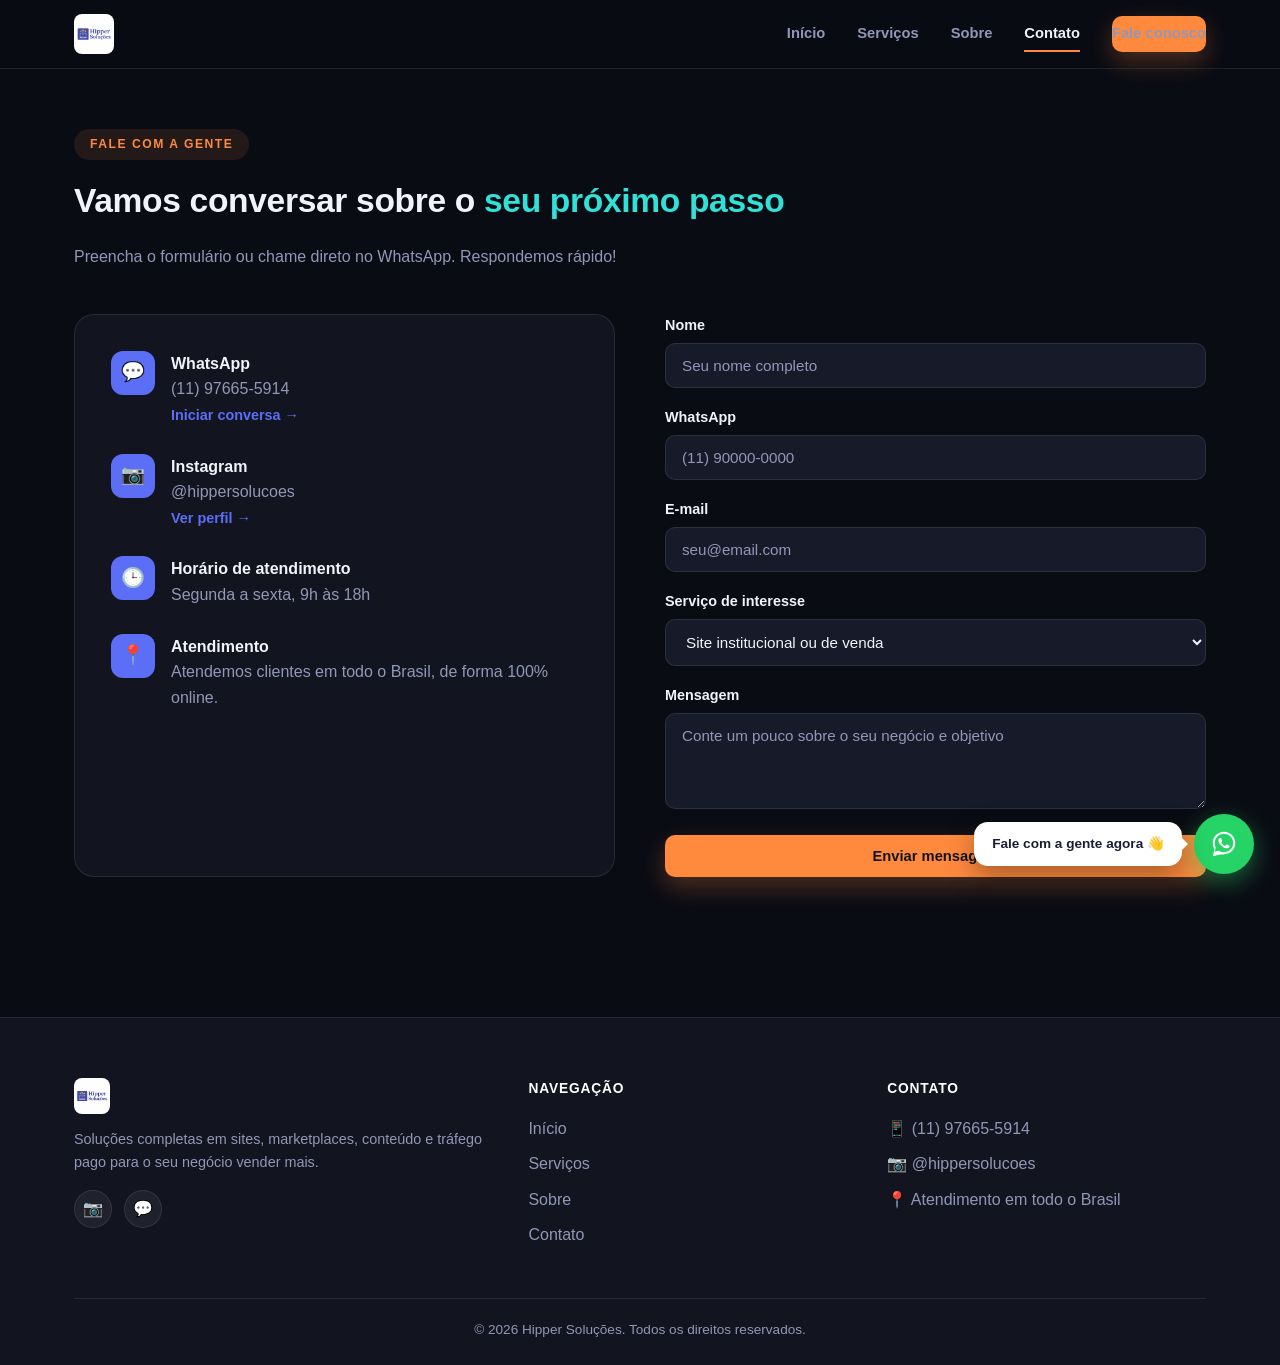
==== commit 8942c8b8: "Troca ícone do botão flutuante por logo do WhatsApp e adiciona bolha de conversão Substitui o emoji " ====
--- a/contato.html
+++ b/contato.html
@@ -144,7 +144,12 @@
   </div>
 </footer>
 
-<a href="https://wa.me/5511976655914" target="_blank" class="whatsapp-float" aria-label="WhatsApp">💬</a>
+<div class="whatsapp-widget">
+  <div class="whatsapp-bubble">Fale com a gente agora 👋</div>
+  <a href="https://wa.me/5511976655914" target="_blank" class="whatsapp-float" aria-label="WhatsApp">
+    <svg width="30" height="30" viewBox="0 0 32 32" fill="currentColor"><path d="M16.001 3C9.373 3 4 8.373 4 15c0 2.386.703 4.607 1.912 6.474L4 29l7.727-1.877A11.94 11.94 0 0016 27c6.627 0 12-5.373 12-12S22.628 3 16.001 3zm0 21.818a9.78 9.78 0 01-4.99-1.363l-.358-.213-4.583 1.113 1.127-4.462-.234-.366A9.8 9.8 0 016.182 15c0-5.415 4.404-9.818 9.819-9.818 5.415 0 9.818 4.403 9.818 9.818 0 5.415-4.403 9.818-9.818 9.818zm5.373-7.354c-.294-.147-1.738-.858-2.008-.956-.27-.098-.466-.147-.662.147-.196.294-.759.956-.931 1.152-.171.196-.343.221-.637.074-.294-.147-1.242-.458-2.365-1.462-.874-.78-1.464-1.744-1.636-2.038-.171-.294-.018-.453.129-.6.133-.132.294-.343.441-.515.147-.171.196-.294.294-.49.098-.196.049-.368-.024-.515-.074-.147-.662-1.596-.907-2.186-.239-.573-.482-.495-.662-.504l-.564-.01c-.196 0-.515.074-.784.368-.27.294-1.03 1.006-1.03 2.453 0 1.446 1.055 2.844 1.201 3.04.147.196 2.077 3.17 5.032 4.445.703.303 1.251.484 1.678.62.705.224 1.347.192 1.854.117.566-.085 1.738-.71 1.983-1.395.245-.686.245-1.274.171-1.395-.073-.122-.269-.196-.563-.343z"/></svg>
+  </a>
+</div>
 <script src="js/script.js"></script>
 <script>
   document.querySelector('.contato-form').addEventListener('submit', function(e){
--- a/css/style.css
+++ b/css/style.css
@@ -1,24 +1,27 @@
 :root{
-  --azul-royal:#3B45A6;
+  --azul-royal:#5B6EF5;
   --azul-escuro:#2A3178;
-  --azul-claro:#5B8DEF;
-  --laranja:#F5A623;
-  --turquesa:#2DBDB6;
-  --texto:#22264a;
-  --texto-claro:#666a8c;
+  --azul-claro:#7D8BFF;
+  --laranja:#FF8A3D;
+  --turquesa:#2FE1D6;
+  --bg:#0A0C14;
+  --surface:#12141F;
+  --surface-2:#171A29;
+  --texto:#F2F3FA;
+  --texto-claro:#9297B8;
   --branco:#ffffff;
-  --fundo-suave:#f5f6fb;
-  --sombra:0 10px 30px rgba(43,49,120,0.12);
+  --linha:rgba(255,255,255,0.09);
+  --sombra:0 20px 50px rgba(0,0,0,0.45);
 }
 
 *{box-sizing:border-box; margin:0; padding:0;}
 
-html{scroll-behavior:smooth;}
+html{scroll-behavior:smooth; color-scheme:dark;}
 
 body{
   font-family:'Segoe UI', Arial, sans-serif;
   color:var(--texto);
-  background:var(--branco);
+  background:var(--bg);
   line-height:1.6;
   overflow-x:hidden;
 }
@@ -41,9 +44,9 @@
   position:sticky;
   top:0;
   z-index:1000;
-  background:rgba(255,255,255,0.96);
-  backdrop-filter:blur(6px);
-  box-shadow:0 2px 16px rgba(43,49,120,0.08);
+  background:rgba(10,12,20,0.82);
+  backdrop-filter:blur(10px);
+  border-bottom:1px solid var(--linha);
 }
 
 .navbar{
@@ -59,10 +62,10 @@
   gap:10px;
   font-weight:700;
   font-size:1.3rem;
-  color:var(--azul-royal);
-}
-
-.logo img{height:44px; width:auto;}
+  color:var(--texto);
+}
+
+.logo img{height:40px; width:auto; border-radius:8px;}
 
 .nav-links{
   display:flex;
@@ -72,48 +75,49 @@
 
 .nav-links a{
   font-weight:600;
-  color:var(--texto);
+  font-size:.92rem;
+  color:var(--texto-claro);
   position:relative;
   padding:6px 0;
   transition:color .2s;
 }
 
-.nav-links a:hover, .nav-links a.active{color:var(--azul-royal);}
+.nav-links a:hover, .nav-links a.active{color:var(--texto);}
 
 .nav-links a.active::after{
   content:"";
   position:absolute;
   left:0; bottom:0;
-  width:100%; height:3px;
+  width:100%; height:2px;
   background:var(--laranja);
-  border-radius:2px;
 }
 
 .btn{
   display:inline-block;
-  padding:12px 26px;
-  border-radius:50px;
+  padding:13px 28px;
+  border-radius:10px;
   font-weight:700;
-  transition:transform .2s, box-shadow .2s;
+  font-size:.92rem;
+  transition:transform .18s, box-shadow .18s, background .18s;
   cursor:pointer;
   border:none;
 }
 
 .btn-primary{
-  background:linear-gradient(135deg, var(--laranja), #ff8a3d);
-  color:#fff;
-  box-shadow:0 8px 20px rgba(245,166,35,0.35);
-}
-
-.btn-primary:hover{transform:translateY(-2px); box-shadow:0 12px 26px rgba(245,166,35,0.45);}
+  background:var(--laranja);
+  color:#141416;
+  box-shadow:0 10px 24px rgba(255,138,61,0.28);
+}
+
+.btn-primary:hover{transform:translateY(-2px); box-shadow:0 14px 30px rgba(255,138,61,0.4);}
 
 .btn-outline{
-  background:transparent;
-  border:2px solid var(--azul-royal);
-  color:var(--azul-royal);
-}
-
-.btn-outline:hover{background:var(--azul-royal); color:#fff;}
+  background:rgba(255,255,255,0.04);
+  border:1px solid var(--linha);
+  color:var(--texto);
+}
+
+.btn-outline:hover{background:rgba(255,255,255,0.08); border-color:rgba(255,255,255,0.2);}
 
 .menu-toggle{
   display:none;
@@ -125,36 +129,21 @@
 }
 
 .menu-toggle span{
-  width:26px; height:3px;
-  background:var(--azul-royal);
-  border-radius:3px;
+  width:26px; height:2px;
+  background:var(--texto);
 }
 
 /* ===== Hero ===== */
 .hero{
-  background:linear-gradient(135deg, var(--azul-escuro) 0%, var(--azul-royal) 55%, var(--azul-claro) 100%);
-  color:#fff;
-  padding:90px 0 110px;
+  background:
+    radial-gradient(ellipse 800px 460px at 12% -10%, rgba(91,110,245,0.35), transparent 60%),
+    radial-gradient(ellipse 620px 460px at 96% 6%, rgba(47,225,214,0.16), transparent 60%),
+    var(--bg);
+  color:var(--texto);
+  padding:96px 0 80px;
   position:relative;
   overflow:hidden;
-}
-
-.hero::before{
-  content:"";
-  position:absolute;
-  width:500px; height:500px;
-  background:radial-gradient(circle, rgba(245,166,35,0.25), transparent 70%);
-  top:-150px; right:-150px;
-  border-radius:50%;
-}
-
-.hero::after{
-  content:"";
-  position:absolute;
-  width:400px; height:400px;
-  background:radial-gradient(circle, rgba(45,189,182,0.2), transparent 70%);
-  bottom:-180px; left:-100px;
-  border-radius:50%;
+  border-bottom:1px solid var(--linha);
 }
 
 .hero-grid{
@@ -167,54 +156,59 @@
 }
 
 .hero h1{
-  font-size:2.7rem;
-  line-height:1.2;
-  margin-bottom:20px;
+  font-size:clamp(2.4rem, 4.6vw, 3.6rem);
+  font-weight:800;
+  line-height:1.06;
+  letter-spacing:-.01em;
+  text-transform:uppercase;
+  margin-bottom:22px;
 }
 
 .hero h1 span{color:var(--laranja);}
 
 .hero p{
-  font-size:1.1rem;
-  color:#dfe3ff;
-  margin-bottom:30px;
+  font-size:1.08rem;
+  color:var(--texto-claro);
+  margin-bottom:32px;
   max-width:520px;
 }
 
 .hero-buttons{display:flex; gap:16px; flex-wrap:wrap;}
 
 .hero-card{
-  background:#fff;
+  background:var(--surface);
+  border:1px solid var(--linha);
   border-radius:20px;
-  padding:30px;
+  padding:28px;
   box-shadow:var(--sombra);
   color:var(--texto);
 }
 
-.hero-card h3{color:var(--azul-royal); margin-bottom:14px; font-size:1.1rem;}
-
-.mini-stats{display:grid; grid-template-columns:1fr 1fr; gap:16px; margin-top:16px;}
+.hero-card h3{color:var(--texto); margin-bottom:14px; font-size:1.02rem; font-weight:700; text-transform:uppercase; letter-spacing:.04em;}
+
+.mini-stats{display:grid; grid-template-columns:1fr 1fr; gap:14px; margin-top:18px;}
 
 .mini-stat{
-  background:var(--fundo-suave);
-  border-radius:12px;
-  padding:14px;
+  background:var(--surface-2);
+  border:1px solid var(--linha);
+  border-radius:14px;
+  padding:16px 14px;
   text-align:center;
 }
 
-.mini-stat b{display:block; font-size:1.5rem; color:var(--azul-royal);}
-.mini-stat span{font-size:.8rem; color:var(--texto-claro);}
+.mini-stat b{display:block; font-size:1.7rem; font-weight:800; color:var(--turquesa);}
+.mini-stat span{font-size:.76rem; color:var(--texto-claro);}
 
 /* ===== Section generic ===== */
 section{padding:80px 0;}
 
 .section-tag{
   display:inline-block;
-  background:rgba(59,69,166,0.08);
-  color:var(--azul-royal);
+  background:rgba(255,138,61,0.1);
+  color:var(--laranja);
   font-weight:700;
-  font-size:.8rem;
-  letter-spacing:1px;
+  font-size:.76rem;
+  letter-spacing:1.5px;
   text-transform:uppercase;
   padding:6px 16px;
   border-radius:50px;
@@ -222,12 +216,14 @@
 }
 
 .section-title{
-  font-size:2rem;
+  font-size:2.1rem;
+  font-weight:800;
   color:var(--texto);
   margin-bottom:16px;
-}
-
-.section-title span{color:var(--azul-royal);}
+  letter-spacing:-.01em;
+}
+
+.section-title span{color:var(--turquesa);}
 
 .section-desc{
   color:var(--texto-claro);
@@ -241,44 +237,61 @@
 .grid-3{
   display:grid;
   grid-template-columns:repeat(3, 1fr);
-  gap:26px;
+  gap:22px;
 }
 
 .grid-2{
   display:grid;
   grid-template-columns:repeat(2, 1fr);
-  gap:26px;
+  gap:22px;
 }
 
 .card{
-  background:#fff;
-  border:1px solid #ececf7;
+  background:var(--surface);
+  border:1px solid var(--linha);
   border-radius:18px;
-  padding:32px 26px;
-  box-shadow:0 4px 18px rgba(43,49,120,0.06);
-  transition:transform .25s, box-shadow .25s;
+  padding:30px 26px;
+  transition:transform .25s, border-color .25s, background .25s;
 }
 
 .card:hover{
   transform:translateY(-6px);
-  box-shadow:var(--sombra);
+  border-color:rgba(255,255,255,0.2);
+  background:var(--surface-2);
 }
 
 .card-icon{
-  width:56px; height:56px;
+  width:52px; height:52px;
+  border-radius:13px;
+  display:flex; align-items:center; justify-content:center;
+  font-size:1.4rem;
+  margin-bottom:18px;
+  color:#0A0C14;
+}
+
+.bg-azul{background:linear-gradient(135deg, var(--azul-royal), var(--azul-claro)); color:#fff;}
+.bg-laranja{background:linear-gradient(135deg, var(--laranja), #ffb877);}
+.bg-turquesa{background:linear-gradient(135deg, var(--turquesa), #85f2ea);}
+
+/* ===== Ícones estilo luxo (seção Soluções completas) ===== */
+.card-icon-luxo{
+  width:52px; height:52px;
   border-radius:14px;
   display:flex; align-items:center; justify-content:center;
-  font-size:1.5rem;
   margin-bottom:18px;
-  color:#fff;
-}
-
-.bg-azul{background:linear-gradient(135deg, var(--azul-royal), var(--azul-claro));}
-.bg-laranja{background:linear-gradient(135deg, var(--laranja), #ff8a3d);}
-.bg-turquesa{background:linear-gradient(135deg, var(--turquesa), #1e9a94);}
-
-.card h3{font-size:1.15rem; margin-bottom:10px; color:var(--texto);}
-.card p{color:var(--texto-claro); font-size:.95rem;}
+  background:linear-gradient(155deg, rgba(255,255,255,0.07), rgba(255,255,255,0.015));
+  border:1px solid rgba(212,175,122,0.32);
+  box-shadow:inset 0 1px 0 rgba(255,255,255,0.06);
+}
+
+.card-icon-luxo svg{width:24px; height:24px;}
+
+.icon-ouro{color:#D9B872;}
+.icon-prata{color:#C9CDD9;}
+.icon-cobre{color:#D98E73;}
+
+.card h3{font-size:1.12rem; margin-bottom:10px; color:var(--texto); font-weight:700;}
+.card p{color:var(--texto-claro); font-size:.92rem;}
 
 /* ===== Sobre / Quem somos ===== */
 .about-grid{
@@ -289,19 +302,20 @@
 }
 
 .about-visual{
-  background:linear-gradient(135deg, var(--fundo-suave), #eef0fb);
+  background:var(--surface);
+  border:1px solid var(--linha);
   border-radius:24px;
   padding:50px;
   text-align:center;
   box-shadow:var(--sombra);
 }
 
-.about-visual img{margin:0 auto; max-width:260px;}
+.about-visual img{margin:0 auto; max-width:220px;}
 
 .valores{
   display:grid;
   grid-template-columns:1fr 1fr;
-  gap:18px;
+  gap:16px;
   margin-top:30px;
 }
 
@@ -309,18 +323,19 @@
   display:flex;
   gap:14px;
   align-items:flex-start;
-  background:var(--fundo-suave);
+  background:var(--surface);
+  border:1px solid var(--linha);
   padding:18px;
   border-radius:14px;
 }
 
 .valor-item .dot{
-  min-width:34px; height:34px;
+  min-width:32px; height:32px;
   border-radius:50%;
-  background:var(--azul-royal);
-  color:#fff;
-  display:flex; align-items:center; justify-content:center;
-  font-weight:700;
+  background:var(--turquesa);
+  color:#0A0C14;
+  display:flex; align-items:center; justify-content:center;
+  font-weight:800;
 }
 
 /* ===== Nossos clientes ===== */
@@ -334,9 +349,9 @@
 
 .clientes-track{
   display:flex;
-  gap:28px;
+  gap:24px;
   width:max-content;
-  animation:clientes-scroll 22s linear infinite;
+  animation:clientes-scroll 56s linear infinite;
 }
 
 .clientes-marquee:hover .clientes-track{animation-play-state:paused;}
@@ -346,9 +361,9 @@
   width:190px;
   height:260px;
   background:#fff;
-  border:1px solid #ececf7;
+  border:1px solid var(--linha);
   border-radius:16px;
-  box-shadow:0 4px 18px rgba(43,49,120,0.06);
+  box-shadow:var(--sombra);
   display:flex;
   align-items:center;
   justify-content:center;
@@ -375,16 +390,19 @@
   border-radius:24px;
   padding:60px 40px;
   margin:0 24px;
-}
-
-.cta-banda h2{font-size:1.8rem; margin-bottom:14px;}
+  position:relative;
+  overflow:hidden;
+}
+
+.cta-banda h2{font-size:1.9rem; font-weight:800; margin-bottom:14px;}
 .cta-banda p{color:#dfe3ff; margin-bottom:28px;}
 
 /* ===== Footer ===== */
 footer{
-  background:var(--azul-escuro);
-  color:#cfd3f5;
+  background:var(--surface);
+  color:var(--texto-claro);
   padding:60px 0 24px;
+  border-top:1px solid var(--linha);
 }
 
 .footer-grid{
@@ -395,10 +413,10 @@
 }
 
 .footer-logo{display:flex; align-items:center; gap:10px; margin-bottom:14px;}
-.footer-logo img{height:38px;}
+.footer-logo img{height:36px; border-radius:8px;}
 .footer-logo span{color:#fff; font-weight:700; font-size:1.1rem;}
 
-footer h4{color:#fff; margin-bottom:16px; font-size:1rem;}
+footer h4{color:#fff; margin-bottom:16px; font-size:.86rem; text-transform:uppercase; letter-spacing:.06em;}
 
 footer ul li{margin-bottom:10px;}
 footer ul li a:hover{color:var(--laranja);}
@@ -407,33 +425,67 @@
 .social-row a{
   width:38px; height:38px;
   border-radius:50%;
-  background:rgba(255,255,255,0.1);
+  background:rgba(255,255,255,0.06);
+  border:1px solid var(--linha);
   display:flex; align-items:center; justify-content:center;
   transition:background .2s;
 }
-.social-row a:hover{background:var(--laranja);}
+.social-row a:hover{background:var(--laranja); color:#0A0C14;}
 
 .footer-bottom{
-  border-top:1px solid rgba(255,255,255,0.12);
+  border-top:1px solid var(--linha);
   padding-top:20px;
   text-align:center;
   font-size:.85rem;
-  color:#a7abd6;
 }
 
 /* ===== WhatsApp flutuante ===== */
-.whatsapp-float{
+.whatsapp-widget{
   position:fixed;
   bottom:26px; right:26px;
+  z-index:1500;
+  display:flex;
+  align-items:center;
+  gap:12px;
+}
+
+.whatsapp-bubble{
+  background:#fff;
+  color:#1B1E33;
+  padding:11px 18px;
+  border-radius:14px;
+  font-size:.85rem;
+  font-weight:700;
+  white-space:nowrap;
+  box-shadow:0 10px 28px rgba(0,0,0,0.35);
+  position:relative;
+  animation:bubble-pop .45s ease .8s both;
+}
+
+.whatsapp-bubble::after{
+  content:"";
+  position:absolute;
+  right:-6px; top:50%;
+  transform:translateY(-50%);
+  border-width:7px 0 7px 7px;
+  border-style:solid;
+  border-color:transparent transparent transparent #fff;
+}
+
+@keyframes bubble-pop{
+  from{opacity:0; transform:translateY(8px) scale(.92);}
+  to{opacity:1; transform:translateY(0) scale(1);}
+}
+
+.whatsapp-float{
   width:60px; height:60px;
   background:#25D366;
   border-radius:50%;
   display:flex; align-items:center; justify-content:center;
   box-shadow:0 8px 24px rgba(37,211,102,0.45);
-  z-index:1500;
-  font-size:1.6rem;
   color:#fff;
   animation:pulse 2.4s infinite;
+  flex-shrink:0;
 }
 
 @keyframes pulse{
@@ -442,6 +494,10 @@
   100%{box-shadow:0 0 0 0 rgba(37,211,102,0);}
 }
 
+@media (max-width:600px){
+  .whatsapp-bubble{display:none;}
+}
+
 /* ===== Página de contato ===== */
 .contato-grid{
   display:grid;
@@ -450,7 +506,8 @@
 }
 
 .contato-card{
-  background:var(--fundo-suave);
+  background:var(--surface);
+  border:1px solid var(--linha);
   border-radius:20px;
   padding:36px;
 }
@@ -472,19 +529,21 @@
 }
 
 .form-group{margin-bottom:18px;}
-.form-group label{display:block; font-weight:600; margin-bottom:6px; font-size:.9rem;}
+.form-group label{display:block; font-weight:600; margin-bottom:6px; font-size:.9rem; color:var(--texto);}
 .form-group input, .form-group textarea, .form-group select{
   width:100%;
   padding:13px 16px;
   border-radius:10px;
-  border:1px solid #dcdfef;
+  border:1px solid var(--linha);
   font-family:inherit;
   font-size:.95rem;
-  background:#fff;
-}
+  background:var(--surface-2);
+  color:var(--texto);
+}
+.form-group input::placeholder, .form-group textarea::placeholder{color:var(--texto-claro);}
 .form-group input:focus, .form-group textarea:focus, .form-group select:focus{
   outline:none;
-  border-color:var(--azul-claro);
+  border-color:var(--turquesa);
 }
 
 /* ===== Página inicial: processo ===== */
@@ -493,12 +552,12 @@
 .processo-num{
   width:48px; height:48px;
   border-radius:50%;
-  background:var(--fundo-suave);
-  color:var(--azul-royal);
-  font-weight:700;
+  background:var(--surface);
+  border:2px solid var(--turquesa);
+  color:var(--turquesa);
+  font-weight:800;
   display:flex; align-items:center; justify-content:center;
   margin:0 auto 16px;
-  border:2px solid var(--azul-royal);
 }
 
 /* ===== Responsivo ===== */
@@ -507,12 +566,12 @@
   .grid-3, .grid-2, .footer-grid, .processo{grid-template-columns:1fr 1fr;}
   .nav-links{
     position:fixed;
-    top:74px; left:0; right:0;
-    background:#fff;
+    top:73px; left:0; right:0;
+    background:var(--bg);
     flex-direction:column;
     padding:24px;
     gap:18px;
-    box-shadow:var(--sombra);
+    border-bottom:1px solid var(--linha);
     transform:translateY(-150%);
     transition:transform .3s;
   }
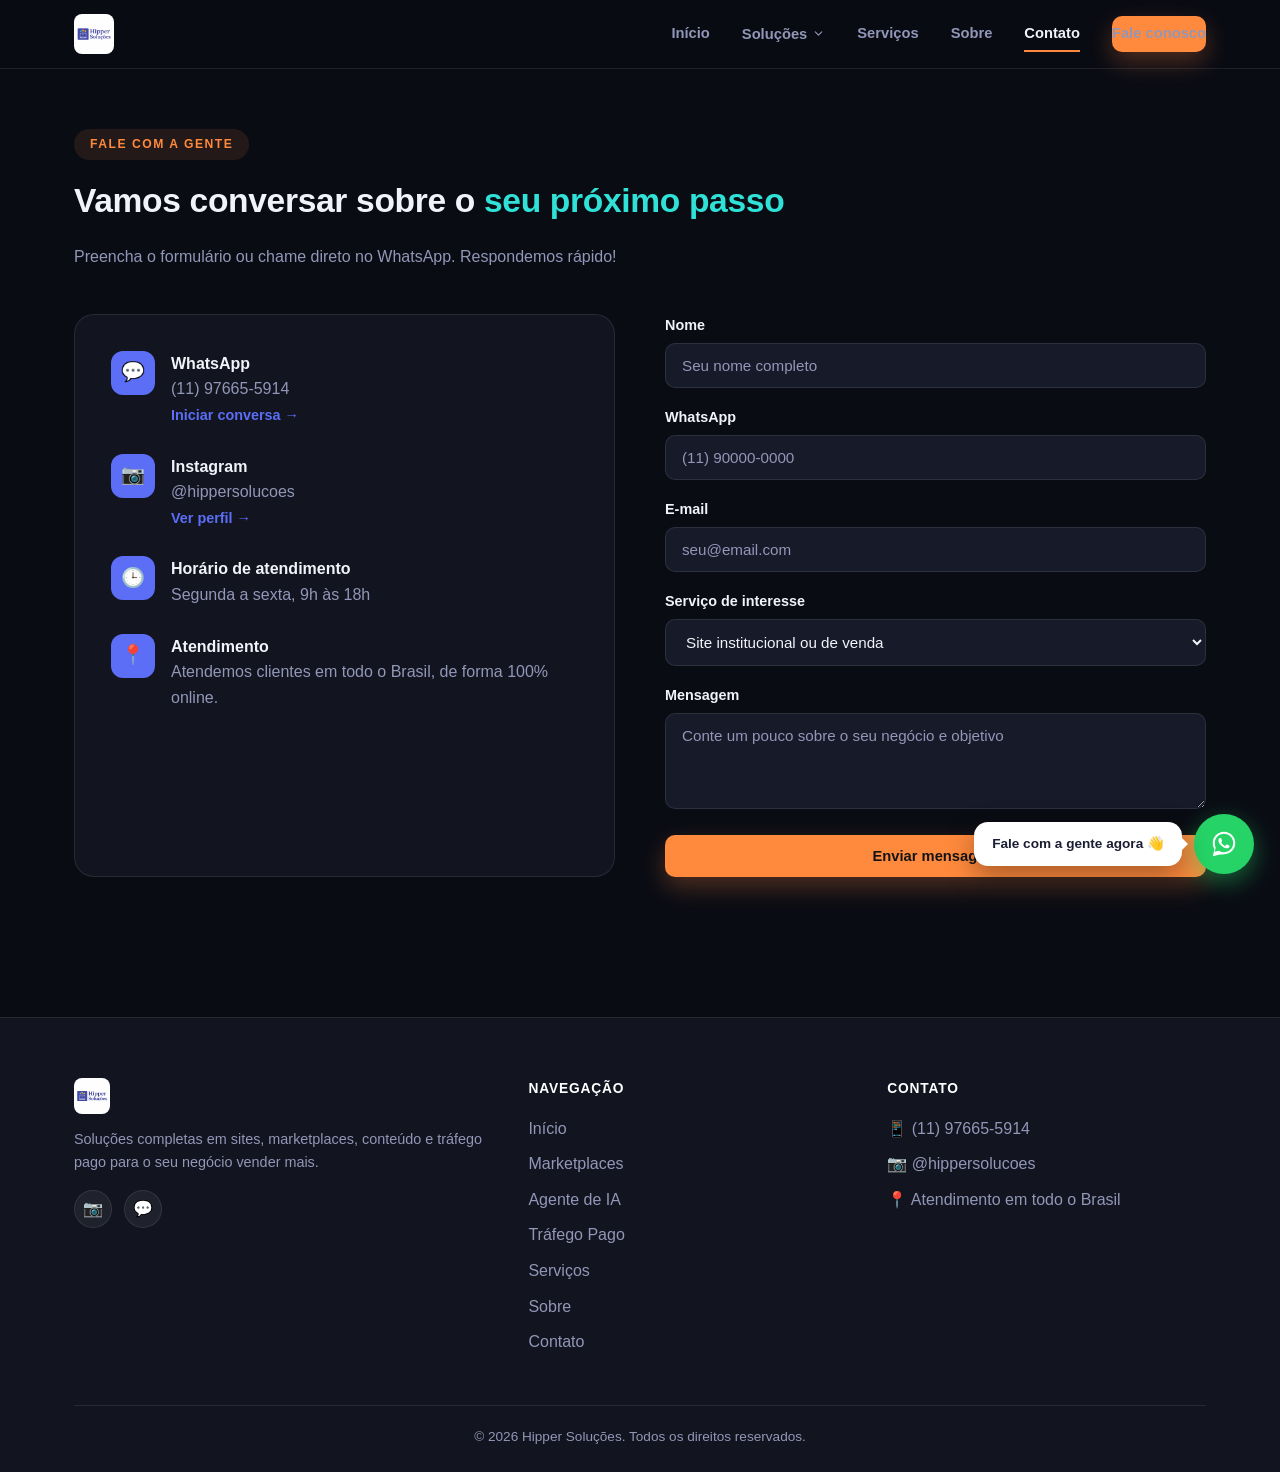
==== commit 09a7022b: "Cria landing pages segmentadas por dor/público no menu Soluções Adiciona 3 páginas focadas (Marketpl" ====
--- a/contato.html
+++ b/contato.html
@@ -16,6 +16,25 @@
     </a>
     <nav class="nav-links">
       <a href="index.html">Início</a>
+      <div class="nav-item-dropdown">
+        <button type="button" class="nav-dropdown-trigger">Soluções
+          <svg viewBox="0 0 24 24" fill="none" stroke="currentColor" stroke-width="2" stroke-linecap="round" stroke-linejoin="round"><polyline points="6 9 12 15 18 9"/></svg>
+        </button>
+        <div class="nav-dropdown-menu">
+          <a href="marketplaces.html">
+            <span class="ic"><svg viewBox="0 0 24 24" fill="none" stroke="currentColor" stroke-width="1.6" stroke-linecap="round" stroke-linejoin="round"><path d="M6 8h12l1 12H5L6 8z"/><path d="M9 8V6a3 3 0 016 0v2"/></svg></span>
+            <div><strong>Marketplaces</strong><span>Vender mais no Mercado Livre, Shopee e TikTok Shop</span></div>
+          </a>
+          <a href="ia-whatsapp.html">
+            <span class="ic"><svg viewBox="0 0 24 24" fill="none" stroke="currentColor" stroke-width="1.6" stroke-linecap="round" stroke-linejoin="round"><rect x="7" y="7" width="10" height="10" rx="1"/><path d="M12 2v3M12 19v3M2 12h3M19 12h3M4.5 4.5l2 2M17.5 17.5l2 2M4.5 19.5l2-2M17.5 6.5l2-2"/></svg></span>
+            <div><strong>Agente de IA no WhatsApp</strong><span>Atendimento e vendas automáticas 24h</span></div>
+          </a>
+          <a href="trafego-pago.html">
+            <span class="ic"><svg viewBox="0 0 24 24" fill="none" stroke="currentColor" stroke-width="1.6" stroke-linecap="round" stroke-linejoin="round"><path d="M4 20V10"/><path d="M12 20V4"/><path d="M20 20v-7"/></svg></span>
+            <div><strong>Tráfego Pago & Conteúdo</strong><span>Anúncios, vídeo e landing pages que convertem</span></div>
+          </a>
+        </div>
+      </div>
       <a href="servicos.html">Serviços</a>
       <a href="sobre.html">Sobre</a>
       <a href="contato.html" class="active">Contato</a>
@@ -124,6 +143,9 @@
         <h4>Navegação</h4>
         <ul>
           <li><a href="index.html">Início</a></li>
+          <li><a href="marketplaces.html">Marketplaces</a></li>
+          <li><a href="ia-whatsapp.html">Agente de IA</a></li>
+          <li><a href="trafego-pago.html">Tráfego Pago</a></li>
           <li><a href="servicos.html">Serviços</a></li>
           <li><a href="sobre.html">Sobre</a></li>
           <li><a href="contato.html">Contato</a></li>
--- a/css/style.css
+++ b/css/style.css
@@ -92,6 +92,64 @@
   background:var(--laranja);
 }
 
+/* ===== Dropdown "Soluções" ===== */
+.nav-item-dropdown{position:relative;}
+
+.nav-dropdown-trigger{
+  display:flex; align-items:center; gap:5px;
+  font-weight:600; font-size:.92rem; color:var(--texto-claro);
+  background:none; border:none; cursor:pointer; padding:6px 0;
+  font-family:inherit;
+}
+
+.nav-dropdown-trigger:hover{color:var(--texto);}
+
+.nav-dropdown-trigger svg{width:13px; height:13px; transition:transform .2s;}
+
+.nav-item-dropdown:hover .nav-dropdown-trigger svg{transform:rotate(180deg);}
+
+.nav-dropdown-menu{
+  position:absolute;
+  top:calc(100% + 16px);
+  left:50%;
+  transform:translateX(-50%) translateY(6px);
+  width:280px;
+  background:var(--surface);
+  border:1px solid var(--linha);
+  border-radius:16px;
+  box-shadow:var(--sombra);
+  padding:10px;
+  opacity:0;
+  visibility:hidden;
+  transition:opacity .18s, transform .18s, visibility .18s;
+}
+
+.nav-item-dropdown:hover .nav-dropdown-menu,
+.nav-item-dropdown:focus-within .nav-dropdown-menu{
+  opacity:1; visibility:visible; transform:translateX(-50%) translateY(0);
+}
+
+.nav-dropdown-menu a{
+  display:flex; gap:12px; align-items:flex-start;
+  padding:12px; border-radius:10px;
+  color:var(--texto);
+  transition:background .15s;
+}
+
+.nav-dropdown-menu a:hover{background:var(--surface-2);}
+
+.nav-dropdown-menu .ic{
+  min-width:34px; height:34px; border-radius:9px;
+  display:flex; align-items:center; justify-content:center;
+  background:rgba(255,255,255,0.05); border:1px solid var(--linha);
+  color:var(--turquesa); margin-top:1px;
+}
+
+.nav-dropdown-menu .ic svg{width:17px; height:17px;}
+
+.nav-dropdown-menu strong{display:block; font-size:.88rem; font-weight:700;}
+.nav-dropdown-menu span{display:block; font-size:.76rem; color:var(--texto-claro); margin-top:2px;}
+
 .btn{
   display:inline-block;
   padding:13px 28px;
@@ -336,6 +394,22 @@
   color:#0A0C14;
   display:flex; align-items:center; justify-content:center;
   font-weight:800;
+}
+
+.valor-item .dot.dot-alerta{background:rgba(255,107,107,0.15); color:#FF6B6B;}
+.valor-item .dot svg{width:16px; height:16px;}
+
+/* ===== Landing pages focadas (Soluções) ===== */
+.publico-pill{
+  display:inline-flex; align-items:center; gap:8px;
+  background:rgba(255,255,255,0.05);
+  border:1px solid var(--linha);
+  border-radius:50px;
+  padding:8px 18px;
+  font-size:.84rem;
+  font-weight:600;
+  color:var(--texto-claro);
+  margin-bottom:10px;
 }
 
 /* ===== Nossos clientes ===== */
@@ -577,6 +651,15 @@
   }
   .nav-links.open{transform:translateY(0);}
   .menu-toggle{display:flex;}
+  .nav-item-dropdown{width:100%;}
+  .nav-dropdown-trigger{width:100%; justify-content:space-between;}
+  .nav-dropdown-menu{
+    position:static; transform:none; opacity:1; visibility:visible;
+    width:100%; box-shadow:none; border:none; background:transparent;
+    padding:6px 0 0 12px; display:none;
+  }
+  .nav-item-dropdown.mobile-open .nav-dropdown-menu{display:block;}
+  .nav-item-dropdown.mobile-open .nav-dropdown-trigger svg{transform:rotate(180deg);}
 }
 
 @media (max-width:600px){
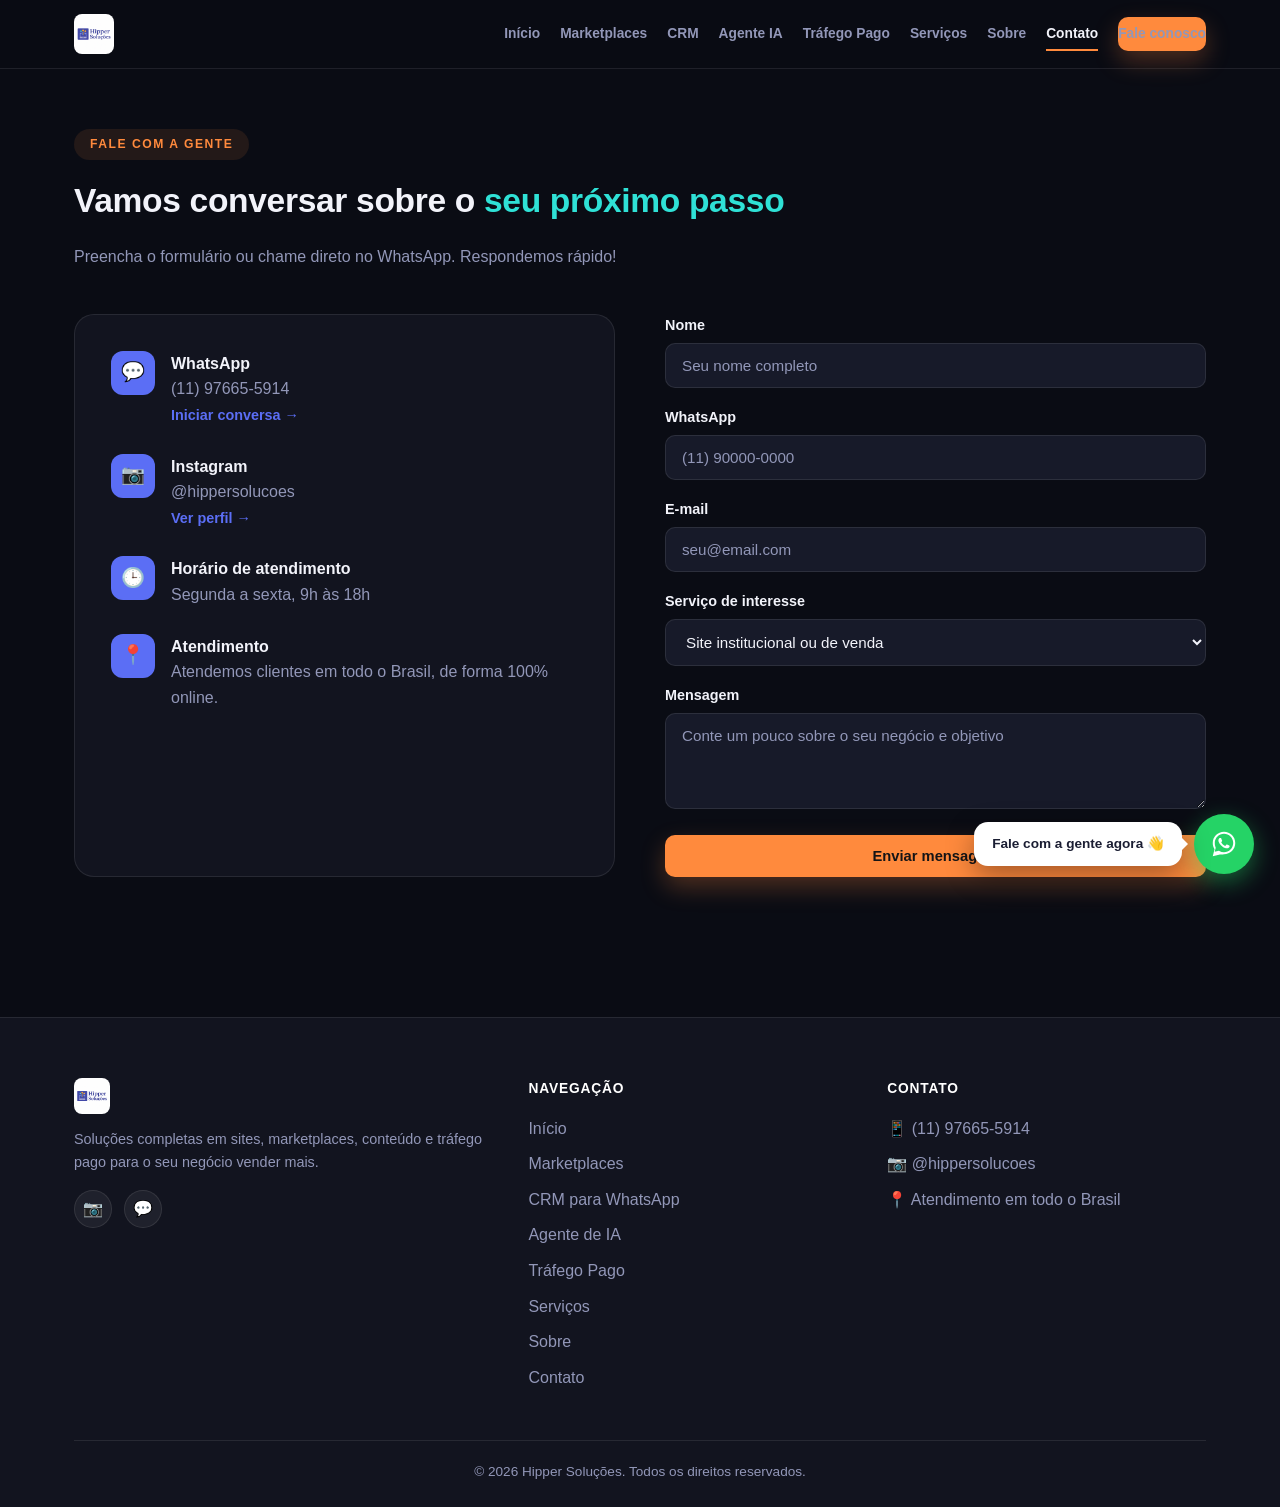
==== commit 624d7d1d: "Separa CRM e Agente de IA, remove dropdown do menu Menu agora tem cada tópico como link direto (sem " ====
--- a/contato.html
+++ b/contato.html
@@ -16,25 +16,10 @@
     </a>
     <nav class="nav-links">
       <a href="index.html">Início</a>
-      <div class="nav-item-dropdown">
-        <button type="button" class="nav-dropdown-trigger">Soluções
-          <svg viewBox="0 0 24 24" fill="none" stroke="currentColor" stroke-width="2" stroke-linecap="round" stroke-linejoin="round"><polyline points="6 9 12 15 18 9"/></svg>
-        </button>
-        <div class="nav-dropdown-menu">
-          <a href="marketplaces.html">
-            <span class="ic"><svg viewBox="0 0 24 24" fill="none" stroke="currentColor" stroke-width="1.6" stroke-linecap="round" stroke-linejoin="round"><path d="M6 8h12l1 12H5L6 8z"/><path d="M9 8V6a3 3 0 016 0v2"/></svg></span>
-            <div><strong>Marketplaces</strong><span>Vender mais no Mercado Livre, Shopee e TikTok Shop</span></div>
-          </a>
-          <a href="ia-whatsapp.html">
-            <span class="ic"><svg viewBox="0 0 24 24" fill="none" stroke="currentColor" stroke-width="1.6" stroke-linecap="round" stroke-linejoin="round"><rect x="7" y="7" width="10" height="10" rx="1"/><path d="M12 2v3M12 19v3M2 12h3M19 12h3M4.5 4.5l2 2M17.5 17.5l2 2M4.5 19.5l2-2M17.5 6.5l2-2"/></svg></span>
-            <div><strong>Agente de IA no WhatsApp</strong><span>Atendimento e vendas automáticas 24h</span></div>
-          </a>
-          <a href="trafego-pago.html">
-            <span class="ic"><svg viewBox="0 0 24 24" fill="none" stroke="currentColor" stroke-width="1.6" stroke-linecap="round" stroke-linejoin="round"><path d="M4 20V10"/><path d="M12 20V4"/><path d="M20 20v-7"/></svg></span>
-            <div><strong>Tráfego Pago & Conteúdo</strong><span>Anúncios, vídeo e landing pages que convertem</span></div>
-          </a>
-        </div>
-      </div>
+      <a href="marketplaces.html">Marketplaces</a>
+      <a href="crm-whatsapp.html">CRM</a>
+      <a href="ia-whatsapp.html">Agente IA</a>
+      <a href="trafego-pago.html">Tráfego Pago</a>
       <a href="servicos.html">Serviços</a>
       <a href="sobre.html">Sobre</a>
       <a href="contato.html" class="active">Contato</a>
@@ -144,6 +129,7 @@
         <ul>
           <li><a href="index.html">Início</a></li>
           <li><a href="marketplaces.html">Marketplaces</a></li>
+          <li><a href="crm-whatsapp.html">CRM para WhatsApp</a></li>
           <li><a href="ia-whatsapp.html">Agente de IA</a></li>
           <li><a href="trafego-pago.html">Tráfego Pago</a></li>
           <li><a href="servicos.html">Serviços</a></li>
--- a/css/style.css
+++ b/css/style.css
@@ -69,13 +69,13 @@
 
 .nav-links{
   display:flex;
-  gap:32px;
+  gap:20px;
   align-items:center;
 }
 
 .nav-links a{
   font-weight:600;
-  font-size:.92rem;
+  font-size:.86rem;
   color:var(--texto-claro);
   position:relative;
   padding:6px 0;
@@ -92,63 +92,6 @@
   background:var(--laranja);
 }
 
-/* ===== Dropdown "Soluções" ===== */
-.nav-item-dropdown{position:relative;}
-
-.nav-dropdown-trigger{
-  display:flex; align-items:center; gap:5px;
-  font-weight:600; font-size:.92rem; color:var(--texto-claro);
-  background:none; border:none; cursor:pointer; padding:6px 0;
-  font-family:inherit;
-}
-
-.nav-dropdown-trigger:hover{color:var(--texto);}
-
-.nav-dropdown-trigger svg{width:13px; height:13px; transition:transform .2s;}
-
-.nav-item-dropdown:hover .nav-dropdown-trigger svg{transform:rotate(180deg);}
-
-.nav-dropdown-menu{
-  position:absolute;
-  top:calc(100% + 16px);
-  left:50%;
-  transform:translateX(-50%) translateY(6px);
-  width:280px;
-  background:var(--surface);
-  border:1px solid var(--linha);
-  border-radius:16px;
-  box-shadow:var(--sombra);
-  padding:10px;
-  opacity:0;
-  visibility:hidden;
-  transition:opacity .18s, transform .18s, visibility .18s;
-}
-
-.nav-item-dropdown:hover .nav-dropdown-menu,
-.nav-item-dropdown:focus-within .nav-dropdown-menu{
-  opacity:1; visibility:visible; transform:translateX(-50%) translateY(0);
-}
-
-.nav-dropdown-menu a{
-  display:flex; gap:12px; align-items:flex-start;
-  padding:12px; border-radius:10px;
-  color:var(--texto);
-  transition:background .15s;
-}
-
-.nav-dropdown-menu a:hover{background:var(--surface-2);}
-
-.nav-dropdown-menu .ic{
-  min-width:34px; height:34px; border-radius:9px;
-  display:flex; align-items:center; justify-content:center;
-  background:rgba(255,255,255,0.05); border:1px solid var(--linha);
-  color:var(--turquesa); margin-top:1px;
-}
-
-.nav-dropdown-menu .ic svg{width:17px; height:17px;}
-
-.nav-dropdown-menu strong{display:block; font-size:.88rem; font-weight:700;}
-.nav-dropdown-menu span{display:block; font-size:.76rem; color:var(--texto-claro); margin-top:2px;}
 
 .btn{
   display:inline-block;
@@ -635,7 +578,7 @@
 }
 
 /* ===== Responsivo ===== */
-@media (max-width:960px){
+@media (max-width:1100px){
   .hero-grid, .about-grid, .contato-grid{grid-template-columns:1fr;}
   .grid-3, .grid-2, .footer-grid, .processo{grid-template-columns:1fr 1fr;}
   .nav-links{
@@ -643,6 +586,7 @@
     top:73px; left:0; right:0;
     background:var(--bg);
     flex-direction:column;
+    align-items:flex-start;
     padding:24px;
     gap:18px;
     border-bottom:1px solid var(--linha);
@@ -651,15 +595,6 @@
   }
   .nav-links.open{transform:translateY(0);}
   .menu-toggle{display:flex;}
-  .nav-item-dropdown{width:100%;}
-  .nav-dropdown-trigger{width:100%; justify-content:space-between;}
-  .nav-dropdown-menu{
-    position:static; transform:none; opacity:1; visibility:visible;
-    width:100%; box-shadow:none; border:none; background:transparent;
-    padding:6px 0 0 12px; display:none;
-  }
-  .nav-item-dropdown.mobile-open .nav-dropdown-menu{display:block;}
-  .nav-item-dropdown.mobile-open .nav-dropdown-trigger svg{transform:rotate(180deg);}
 }
 
 @media (max-width:600px){
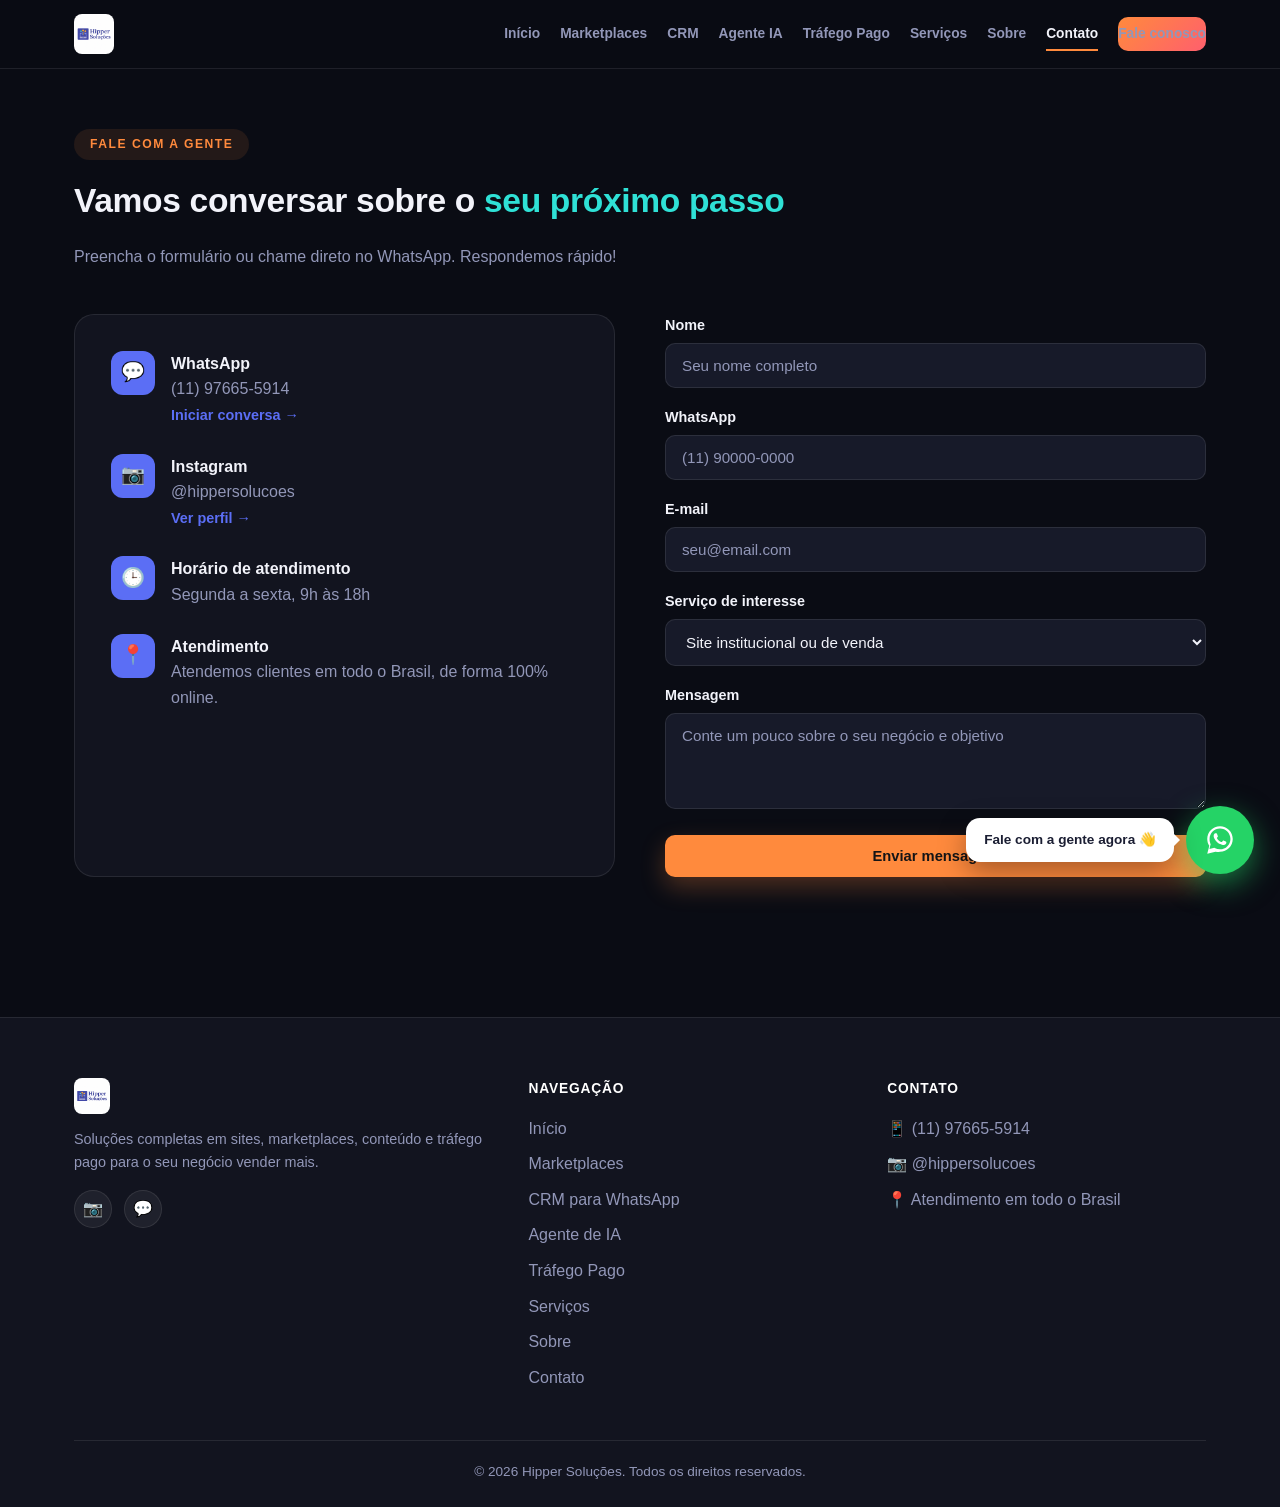
==== commit 11ef3ae0: "Adiciona Carnau Bar aos clientes e destaca botões de contato Botão "Fale conosco" ganha gradiente la" ====
--- a/contato.html
+++ b/contato.html
@@ -23,7 +23,7 @@
       <a href="servicos.html">Serviços</a>
       <a href="sobre.html">Sobre</a>
       <a href="contato.html" class="active">Contato</a>
-      <a href="contato.html" class="btn btn-primary">Fale conosco</a>
+      <a href="contato.html" class="btn btn-cta">Fale conosco</a>
     </nav>
     <button class="menu-toggle" aria-label="Abrir menu">
       <span></span><span></span><span></span>
@@ -155,7 +155,7 @@
 <div class="whatsapp-widget">
   <div class="whatsapp-bubble">Fale com a gente agora 👋</div>
   <a href="https://wa.me/5511976655914" target="_blank" class="whatsapp-float" aria-label="WhatsApp">
-    <svg width="30" height="30" viewBox="0 0 32 32" fill="currentColor"><path d="M16.001 3C9.373 3 4 8.373 4 15c0 2.386.703 4.607 1.912 6.474L4 29l7.727-1.877A11.94 11.94 0 0016 27c6.627 0 12-5.373 12-12S22.628 3 16.001 3zm0 21.818a9.78 9.78 0 01-4.99-1.363l-.358-.213-4.583 1.113 1.127-4.462-.234-.366A9.8 9.8 0 016.182 15c0-5.415 4.404-9.818 9.819-9.818 5.415 0 9.818 4.403 9.818 9.818 0 5.415-4.403 9.818-9.818 9.818zm5.373-7.354c-.294-.147-1.738-.858-2.008-.956-.27-.098-.466-.147-.662.147-.196.294-.759.956-.931 1.152-.171.196-.343.221-.637.074-.294-.147-1.242-.458-2.365-1.462-.874-.78-1.464-1.744-1.636-2.038-.171-.294-.018-.453.129-.6.133-.132.294-.343.441-.515.147-.171.196-.294.294-.49.098-.196.049-.368-.024-.515-.074-.147-.662-1.596-.907-2.186-.239-.573-.482-.495-.662-.504l-.564-.01c-.196 0-.515.074-.784.368-.27.294-1.03 1.006-1.03 2.453 0 1.446 1.055 2.844 1.201 3.04.147.196 2.077 3.17 5.032 4.445.703.303 1.251.484 1.678.62.705.224 1.347.192 1.854.117.566-.085 1.738-.71 1.983-1.395.245-.686.245-1.274.171-1.395-.073-.122-.269-.196-.563-.343z"/></svg>
+    <svg width="34" height="34" viewBox="0 0 32 32" fill="currentColor"><path d="M16.001 3C9.373 3 4 8.373 4 15c0 2.386.703 4.607 1.912 6.474L4 29l7.727-1.877A11.94 11.94 0 0016 27c6.627 0 12-5.373 12-12S22.628 3 16.001 3zm0 21.818a9.78 9.78 0 01-4.99-1.363l-.358-.213-4.583 1.113 1.127-4.462-.234-.366A9.8 9.8 0 016.182 15c0-5.415 4.404-9.818 9.819-9.818 5.415 0 9.818 4.403 9.818 9.818 0 5.415-4.403 9.818-9.818 9.818zm5.373-7.354c-.294-.147-1.738-.858-2.008-.956-.27-.098-.466-.147-.662.147-.196.294-.759.956-.931 1.152-.171.196-.343.221-.637.074-.294-.147-1.242-.458-2.365-1.462-.874-.78-1.464-1.744-1.636-2.038-.171-.294-.018-.453.129-.6.133-.132.294-.343.441-.515.147-.171.196-.294.294-.49.098-.196.049-.368-.024-.515-.074-.147-.662-1.596-.907-2.186-.239-.573-.482-.495-.662-.504l-.564-.01c-.196 0-.515.074-.784.368-.27.294-1.03 1.006-1.03 2.453 0 1.446 1.055 2.844 1.201 3.04.147.196 2.077 3.17 5.032 4.445.703.303 1.251.484 1.678.62.705.224 1.347.192 1.854.117.566-.085 1.738-.71 1.983-1.395.245-.686.245-1.274.171-1.395-.073-.122-.269-.196-.563-.343z"/></svg>
   </a>
 </div>
 <script src="js/script.js"></script>
--- a/css/style.css
+++ b/css/style.css
@@ -120,6 +120,21 @@
 
 .btn-outline:hover{background:rgba(255,255,255,0.08); border-color:rgba(255,255,255,0.2);}
 
+.btn-cta{
+  background:linear-gradient(135deg, var(--laranja), #FF5F6D);
+  color:#141416;
+  box-shadow:0 0 0 0 rgba(255,138,61,0.55);
+  animation:cta-glow 2.2s ease-in-out infinite;
+}
+
+.btn-cta:hover{transform:translateY(-2px) scale(1.03); box-shadow:0 14px 30px rgba(255,95,109,0.5);}
+
+@keyframes cta-glow{
+  0%{box-shadow:0 0 0 0 rgba(255,138,61,0.55);}
+  70%{box-shadow:0 0 0 10px rgba(255,138,61,0);}
+  100%{box-shadow:0 0 0 0 rgba(255,138,61,0);}
+}
+
 .menu-toggle{
   display:none;
   flex-direction:column;
@@ -368,7 +383,7 @@
   display:flex;
   gap:24px;
   width:max-content;
-  animation:clientes-scroll 56s linear infinite;
+  animation:clientes-scroll 63s linear infinite;
 }
 
 .clientes-marquee:hover .clientes-track{animation-play-state:paused;}
@@ -495,20 +510,31 @@
 }
 
 .whatsapp-float{
-  width:60px; height:60px;
+  width:68px; height:68px;
   background:#25D366;
   border-radius:50%;
   display:flex; align-items:center; justify-content:center;
-  box-shadow:0 8px 24px rgba(37,211,102,0.45);
+  box-shadow:0 10px 30px rgba(37,211,102,0.55);
   color:#fff;
-  animation:pulse 2.4s infinite;
+  animation:pulse 2.2s infinite, wiggle 5s ease-in-out infinite;
   flex-shrink:0;
 }
 
+.whatsapp-float:hover{box-shadow:0 14px 36px rgba(37,211,102,0.7);}
+
 @keyframes pulse{
-  0%{box-shadow:0 0 0 0 rgba(37,211,102,0.45);}
-  70%{box-shadow:0 0 0 16px rgba(37,211,102,0);}
+  0%{box-shadow:0 0 0 0 rgba(37,211,102,0.55);}
+  70%{box-shadow:0 0 0 18px rgba(37,211,102,0);}
   100%{box-shadow:0 0 0 0 rgba(37,211,102,0);}
+}
+
+@keyframes wiggle{
+  0%, 88%, 100%{transform:rotate(0);}
+  90%{transform:rotate(-10deg);}
+  92%{transform:rotate(10deg);}
+  94%{transform:rotate(-8deg);}
+  96%{transform:rotate(6deg);}
+  98%{transform:rotate(0);}
 }
 
 @media (max-width:600px){
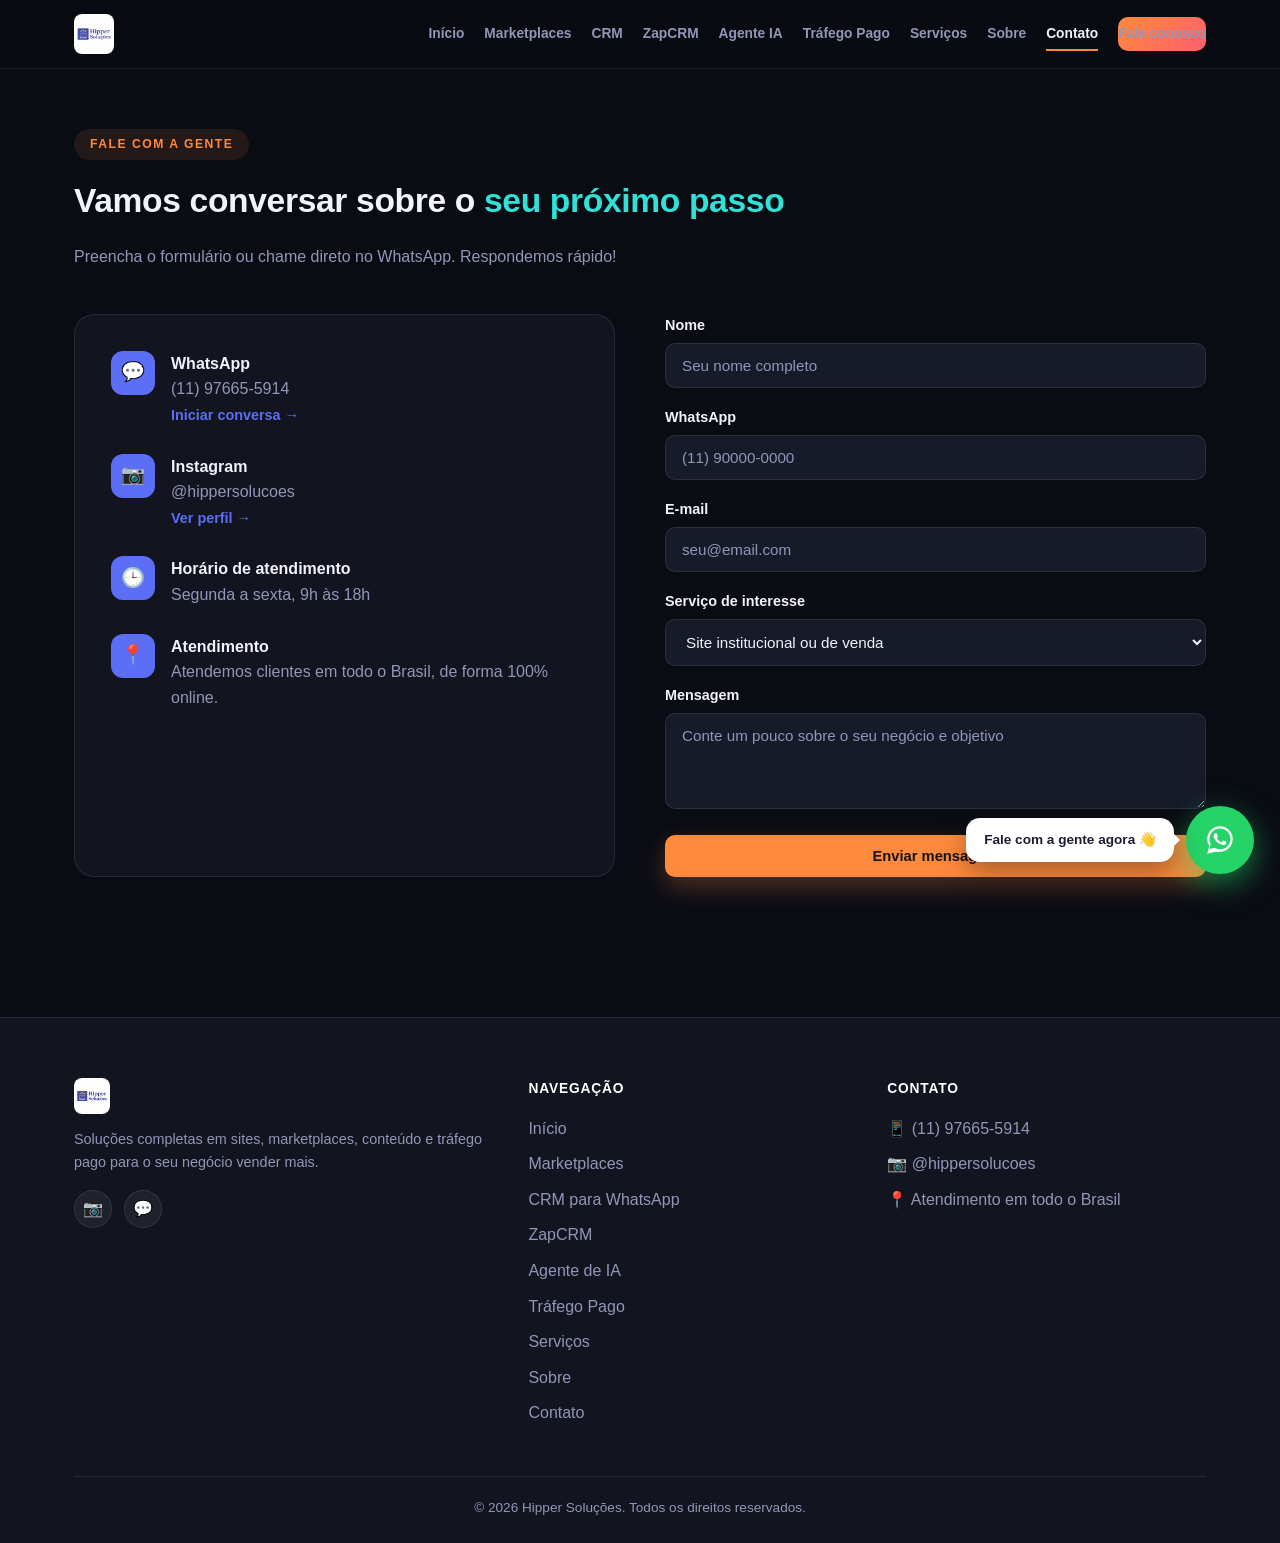
==== commit 2d25547e: "Página do ZapCRM com planos e sugestão nas páginas de CRM e Agente de IA Co-Authored-By: Claude Opus" ====
--- a/contato.html
+++ b/contato.html
@@ -1,6 +1,14 @@
 <!DOCTYPE html>
 <html lang="pt-BR">
 <head>
+<!-- Google tag (gtag.js) -->
+<script async src="https://www.googletagmanager.com/gtag/js?id=G-HLM7G4MR8B"></script>
+<script>
+  window.dataLayer = window.dataLayer || [];
+  function gtag(){dataLayer.push(arguments);}
+  gtag("js", new Date());
+  gtag("config", "G-HLM7G4MR8B");
+</script>
 <meta charset="UTF-8">
 <meta name="viewport" content="width=device-width, initial-scale=1.0">
 <title>Contato | Hipper Soluções</title>
@@ -18,6 +26,7 @@
       <a href="index.html">Início</a>
       <a href="marketplaces.html">Marketplaces</a>
       <a href="crm-whatsapp.html">CRM</a>
+      <a href="zapcrm.html">ZapCRM</a>
       <a href="ia-whatsapp.html">Agente IA</a>
       <a href="trafego-pago.html">Tráfego Pago</a>
       <a href="servicos.html">Serviços</a>
@@ -130,6 +139,7 @@
           <li><a href="index.html">Início</a></li>
           <li><a href="marketplaces.html">Marketplaces</a></li>
           <li><a href="crm-whatsapp.html">CRM para WhatsApp</a></li>
+          <li><a href="zapcrm.html">ZapCRM</a></li>
           <li><a href="ia-whatsapp.html">Agente de IA</a></li>
           <li><a href="trafego-pago.html">Tráfego Pago</a></li>
           <li><a href="servicos.html">Serviços</a></li>
@@ -166,6 +176,7 @@
     const servico = document.getElementById('servico').value;
     const mensagem = document.getElementById('mensagem').value;
     const texto = encodeURIComponent(`Olá! Meu nome é ${nome}. Tenho interesse em: ${servico}. ${mensagem}`);
+    if (typeof gtag === 'function') gtag('event', 'whatsapp_click', {pagina: 'contato.html', origem: 'formulario'});
     window.open(`https://wa.me/5511976655914?text=${texto}`, '_blank');
   });
 </script>
--- a/css/style.css
+++ b/css/style.css
@@ -628,3 +628,44 @@
   .hero h1{font-size:2rem;}
   .cta-banda{margin:0 12px; padding:40px 22px;}
 }
+
+/* ===== ZapCRM ===== */
+.btn-entrar{padding:10px 18px;}
+.zap-nota{color:var(--texto-claro); font-size:.85rem; margin-top:14px;}
+.zap-chat{display:flex; flex-direction:column; gap:12px;}
+.zap-msg{max-width:85%; padding:12px 14px; border-radius:14px; font-size:.95rem; line-height:1.45;}
+.zap-msg em{display:block; font-style:normal; font-size:.72rem; color:var(--texto-claro); margin-top:4px; text-align:right;}
+.zap-cliente{align-self:flex-start; background:var(--surface-2); border:1px solid var(--linha); border-top-left-radius:4px;}
+.zap-ia{align-self:flex-end; background:linear-gradient(135deg, rgba(91,110,245,.35), rgba(47,225,214,.25)); border:1px solid rgba(125,139,255,.4); border-top-right-radius:4px;}
+.zap-aviso{font-size:.82rem; color:var(--laranja); border:1px dashed rgba(255,138,61,.5); border-radius:10px; padding:10px 12px; text-align:center;}
+.planos{display:grid; grid-template-columns:repeat(3,1fr); gap:24px; align-items:stretch; margin-top:10px;}
+.plano{position:relative; display:flex; flex-direction:column; gap:14px; background:var(--surface-2); border:1px solid var(--linha); border-radius:20px; padding:32px 28px;}
+.plano h3{font-size:1.2rem;}
+.plano-preco{font-size:2.4rem; font-weight:800;}
+.plano-preco span{font-size:1rem; color:var(--texto-claro); font-weight:500;}
+.plano ul{list-style:none; padding:0; margin:0; display:grid; gap:10px; color:var(--texto-claro); font-size:.95rem; flex:1;}
+.plano li::before{content:"✓"; color:var(--turquesa); font-weight:700; margin-right:8px;}
+.plano .btn{text-align:center; justify-content:center;}
+.plano-destaque{border:2px solid var(--azul-royal); box-shadow:0 20px 60px rgba(91,110,245,.25);}
+.plano-selo{position:absolute; top:-13px; left:50%; transform:translateX(-50%); background:var(--laranja); color:#1a0f05; font-size:.75rem; font-weight:700; padding:5px 14px; border-radius:999px; white-space:nowrap;}
+.zap-rodape-planos{margin-top:26px; font-size:.88rem;}
+.zap-rodape-planos a{color:var(--azul-claro);}
+.faq{max-width:760px; margin:0 auto; display:grid; gap:12px;}
+.faq details{background:var(--surface); border:1px solid var(--linha); border-radius:14px; padding:18px 22px;}
+.faq summary{cursor:pointer; font-weight:600;}
+.faq details p{color:var(--texto-claro); margin-top:10px; font-size:.95rem;}
+@media (max-width:1100px){ .planos{grid-template-columns:1fr; max-width:460px; margin-left:auto; margin-right:auto;} }
+
+/* Sugestão do ZapCRM nas páginas de CRM e Agente de IA */
+.zap-sugestao-sec{padding-bottom:0}
+.zap-sugestao{display:flex;align-items:center;justify-content:space-between;gap:32px;padding:36px 40px;border-radius:20px;background:linear-gradient(135deg,rgba(47,225,214,.10),rgba(0,0,0,0) 60%),var(--surface);border:1px solid rgba(47,225,214,.35);color:inherit;text-decoration:none;transition:transform .2s,border-color .2s}
+.zap-sugestao:hover{transform:translateY(-3px);border-color:rgba(47,225,214,.7)}
+.zap-sugestao h2{font-size:1.6rem;margin:6px 0 10px}
+.zap-sugestao h2 span{color:var(--turquesa)}
+.zap-sugestao p{color:var(--texto-claro);max-width:640px}
+.zap-sugestao ul{display:flex;flex-wrap:wrap;gap:8px 20px;margin-top:14px;color:var(--texto-claro);font-size:.9rem;list-style:none;padding:0}
+.zap-sugestao .btn{flex-shrink:0}
+@media (max-width:768px){
+  .zap-sugestao{flex-direction:column;align-items:flex-start;padding:28px 22px}
+  .zap-sugestao h2{font-size:1.3rem}
+}
